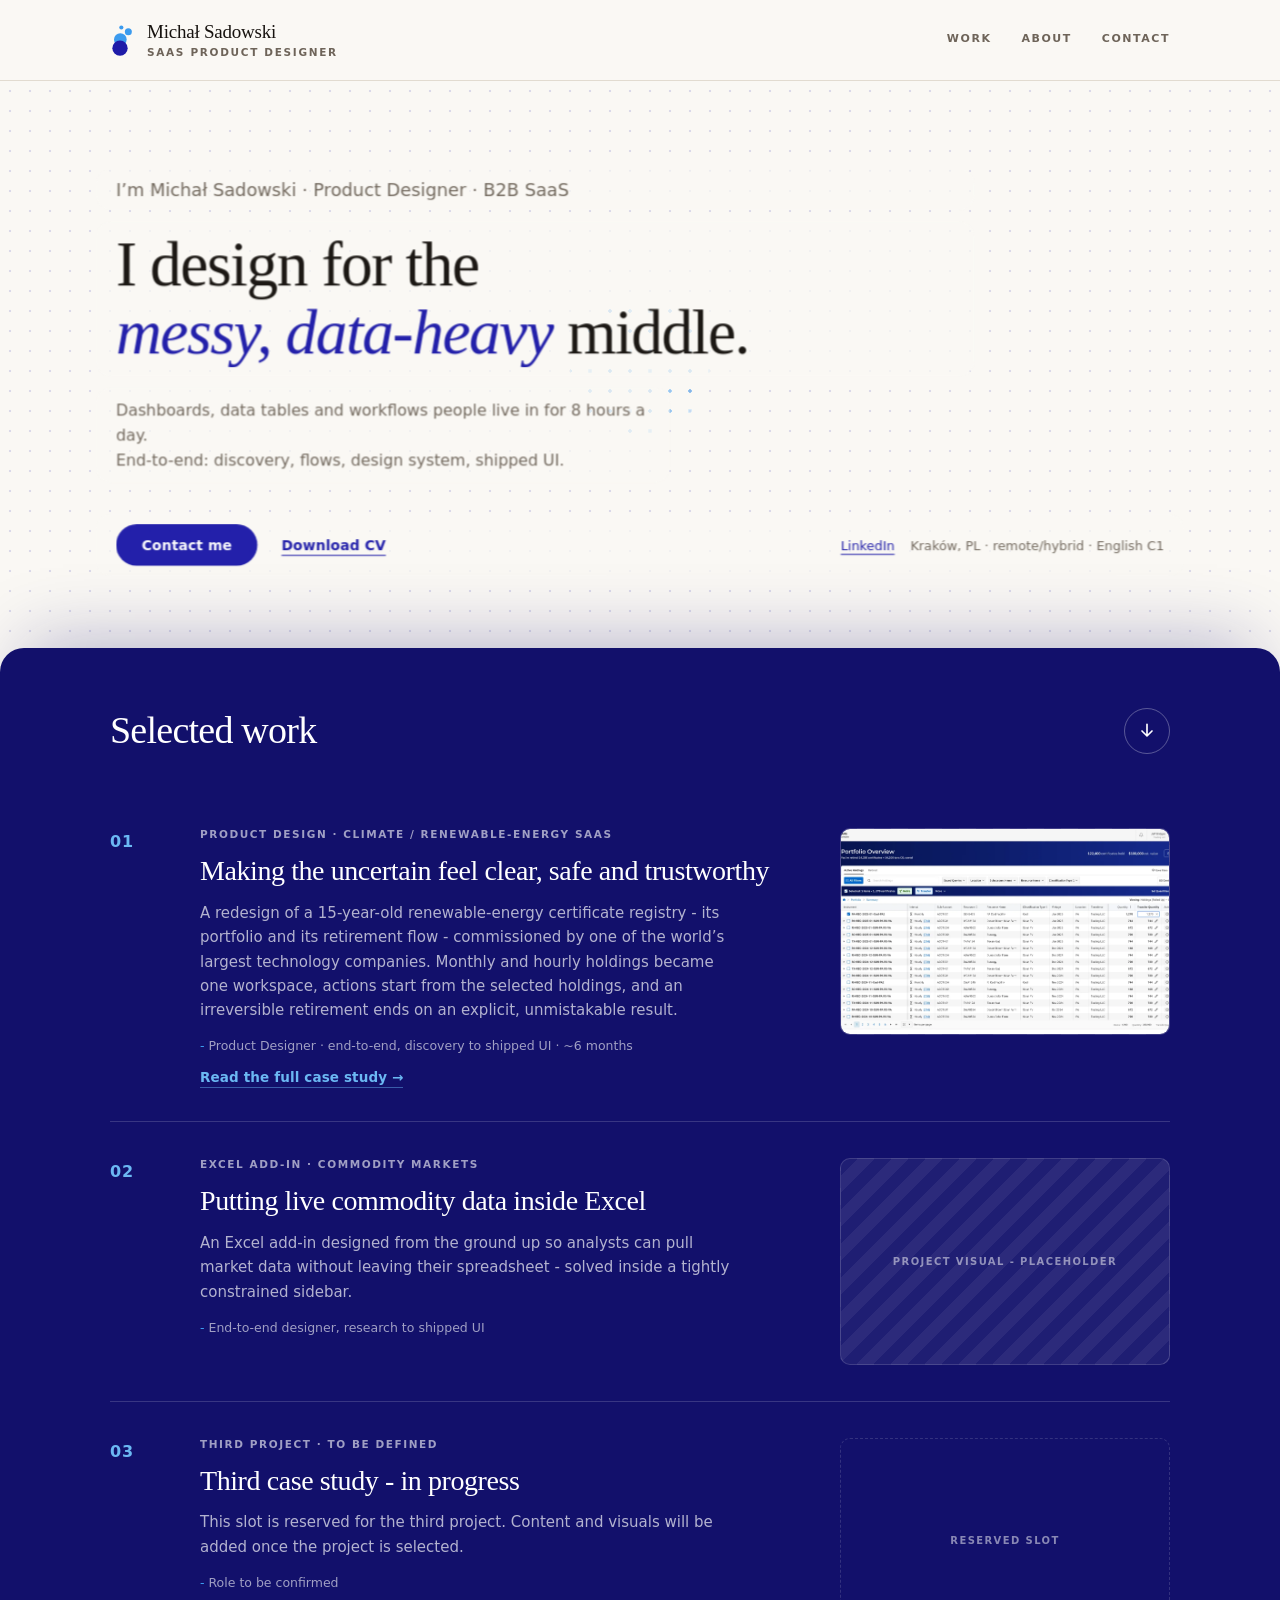
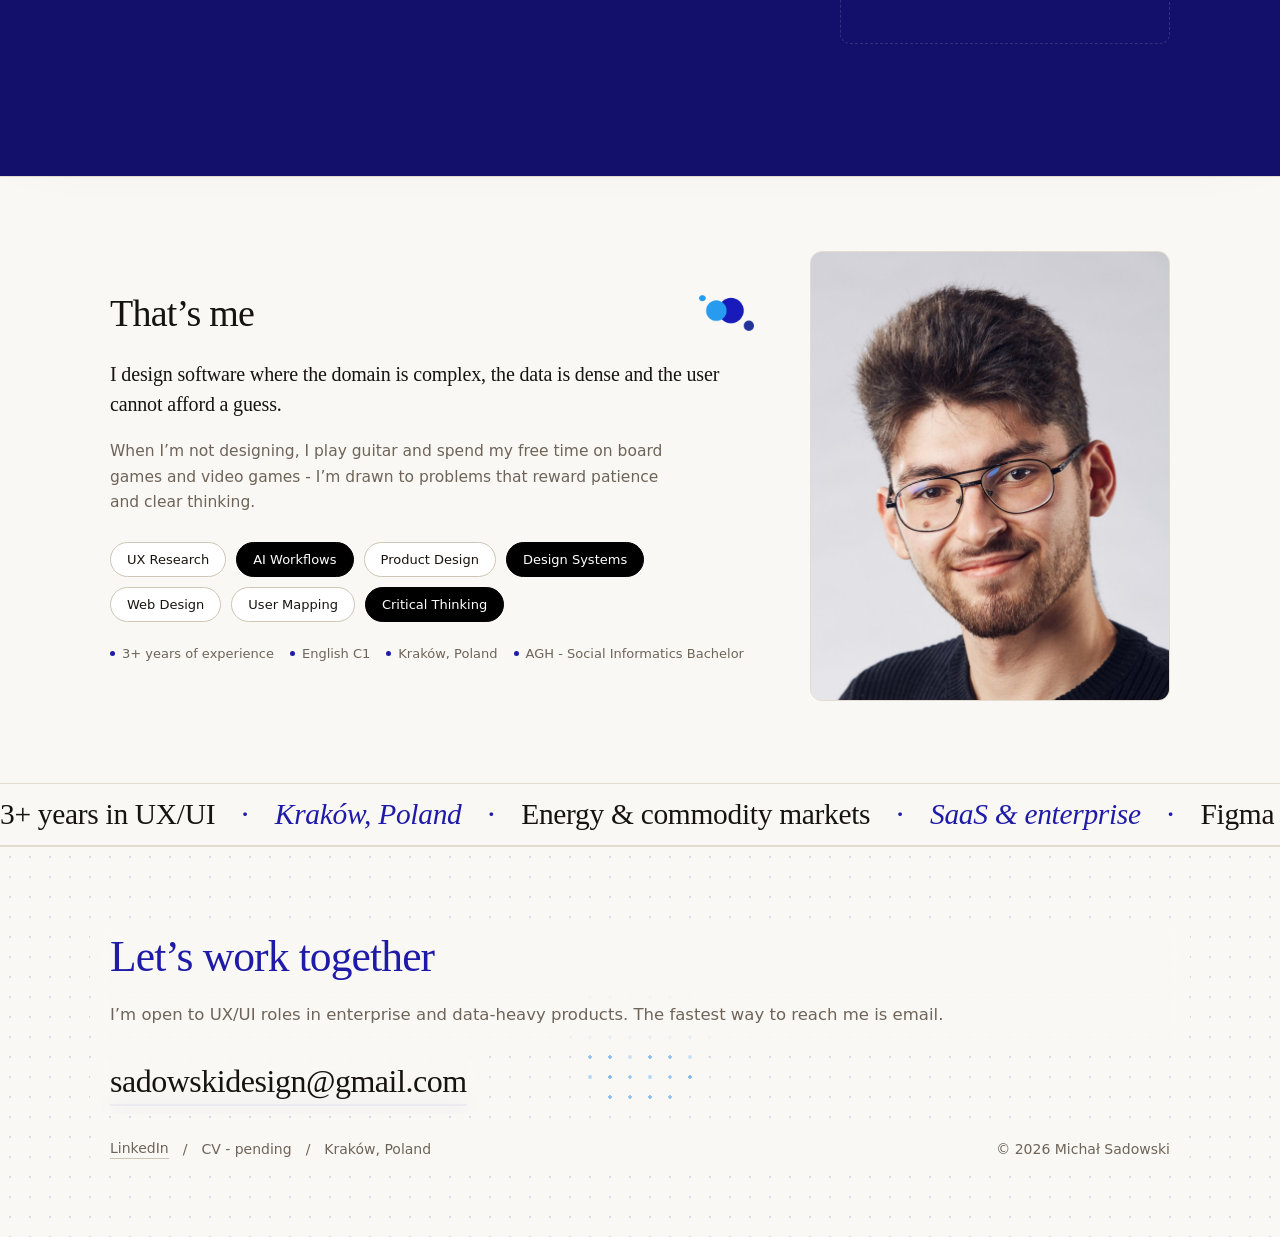
==== index.html @ 9917f609 "Dodaj stronę portfolio i case study REC Registry" ====
<!doctype html>
<html lang="en">
<head>
<meta charset="utf-8" />
<meta name="viewport" content="width=device-width, initial-scale=1" />
<meta name="description" content="Michał Sadowski - UX/UI Designer in Kraków, focused on enterprise and data-heavy products. Selected case studies." />
<title>Michał Sadowski - UX/UI Designer</title>
<link rel="icon" href="data:image/svg+xml,%3Csvg xmlns='http://www.w3.org/2000/svg' viewBox='0 0 40 40'%3E%3Ccircle cx='14' cy='27' r='11' fill='%231E1BA8'/%3E%3Ccircle cx='25' cy='17' r='7.5' fill='%233B9BEE'/%3E%3Ccircle cx='31' cy='8' r='3.2' fill='%233B9BEE'/%3E%3C/svg%3E" />
<script>document.documentElement.classList.add('js');</script>
<style>
/* ============================================================
   Editorial direction - tokens
   ============================================================ */
:root{
  --maxw: 1140px;
  --bg: #FAF8F4;
  --surface: #FFFFFF;
  --surface-warm: #F2EDE4;
  --ink: #17130F;
  --muted: #6E6459;
  --rule: #E2DBD0;
  --rule-strong: #CFC5B4;

  /* motif palette, taken from the reference shape */
  --accent: #1E1BA8;        /* deep indigo */
  --accent-2: #3B9BEE;      /* sky blue   */
  --accent-on-dark: #6BB8F3;/* sky blue for navy bg - 7.45:1 (WCAG AAA) */
  --navy: #12106B;          /* selected-work sheet */
  --accent-wash: rgba(59,155,238,.10);

  --font-display: Georgia, "Iowan Old Style", "Times New Roman", serif;
  --font-sans: "Segoe UI", system-ui, -apple-system, Roboto, Helvetica, Arial, sans-serif;
}
*{box-sizing:border-box}
html{scroll-behavior:smooth}
body{
  margin:0;
  background:var(--bg);
  color:var(--ink);
  font-family:var(--font-sans);
  -webkit-font-smoothing:antialiased;
}
.wrap{max-width:var(--maxw);margin:0 auto;padding:0 40px}
a{color:inherit}

/* ============================================================
   Motif - shared
   ============================================================ */
.mark svg{display:block}
.mark .mc{transform-box:fill-box;transform-origin:center}

/* ============================================================
   Header
   ============================================================ */
.site-header{position:sticky;top:0;z-index:10;background:rgba(250,248,244,.9);backdrop-filter:blur(8px);border-bottom:1px solid var(--rule)}
.site-header .wrap{
  display:flex;align-items:center;justify-content:space-between;
  padding-top:22px;padding-bottom:22px;
}
.brand{display:flex;align-items:center;gap:13px;text-decoration:none}
.mark{width:24px;height:32px;flex:none}
.mark svg{width:100%;height:100%;overflow:visible;transition:transform .4s cubic-bezier(.22,.61,.36,1)}
.brand:hover .mark svg{transform:scale(1.07)}
.mark .mc{transition:transform .5s cubic-bezier(.22,.61,.36,1)}
.brand:hover .mark .mc1{transform:translate(-11px,9px) scale(1.12)}
.brand:hover .mark .mc2{transform:translate(11px,-7px) scale(1.07)}
.brand:hover .mark .mc3{transform:translate(-36px,4px) scale(1.16)}
.brand:hover .mark .mc4{transform:translate(-24px,-9px) scale(1.2)}
.brand b{
  display:block;font-family:var(--font-display);font-weight:400;
  font-size:19px;letter-spacing:-.012em;line-height:1.1;
}
.brand .role-line{
  display:block;margin-top:3px;
  font-size:10.5px;font-weight:600;letter-spacing:.16em;
  text-transform:uppercase;color:var(--muted);
}
.nav{display:flex;gap:30px}
.nav a{
  position:relative;font-size:11px;font-weight:600;letter-spacing:.14em;
  text-transform:uppercase;color:var(--muted);text-decoration:none;
  padding-bottom:3px;
}
.nav a::after{
  content:"";position:absolute;left:0;bottom:0;height:1px;width:100%;
  background:var(--accent);transform:scaleX(0);transform-origin:left;
  transition:transform .4s cubic-bezier(.22,.61,.36,1);
}
.nav a:hover{color:var(--ink)}
.nav a:hover::after{transform:scaleX(1)}

/* ============================================================
   Hero - playful + info marquee
   ============================================================ */
.hero-stage{position:relative}
.hero{position:sticky;top:80px;z-index:1;overflow:hidden}
.dots,.dots-bright{position:absolute;inset:0;pointer-events:none;z-index:0}
.dots{
  background-image:radial-gradient(circle, rgba(30,27,168,.14) 1px, transparent 1.6px);
  background-size:20px 20px;
}
.dots-bright{
  background-image:
    radial-gradient(circle at 25% 25%, #3B9BEE 1.6px, transparent 2.1px),
    radial-gradient(circle at 75% 25%, #4AA4F1 1.6px, transparent 2.1px),
    radial-gradient(circle at 25% 75%, #3390E8 1.6px, transparent 2.1px),
    radial-gradient(circle at 75% 75%, #5CB0F5 1.6px, transparent 2.1px);
  background-size:40px 40px;
  opacity:0.5;
  -webkit-clip-path:circle(70px at 50% 50%);
  clip-path:circle(70px at 50% 50%);
}
/* twinkling subset - some dots periodically brighten then fade back */
.dots-bright::before,.dots-bright::after{
  content:"";position:absolute;inset:0;
  background-image:radial-gradient(circle, #B3DCFB 1.9px, transparent 2.5px);
  background-size:60px 60px;
  animation:twinkle 3.8s ease-in-out infinite;
}
.dots-bright::after{
  background-image:radial-gradient(circle, #8FC9F8 1.9px, transparent 2.5px);
  background-position:20px 20px;
  animation-duration:5.4s;
  animation-delay:-2.2s;
}
@keyframes twinkle{0%,100%{opacity:0}50%{opacity:1}}
.hero .wrap{position:relative;z-index:1;padding-top:160px;padding-bottom:144px}
.hero-grid{display:block}
.hero-copy{width:80%;max-width:80%}
.e-hello{font-size:18px;color:var(--muted);margin:0 0 32px}
.e-title{
  font-family:var(--font-display);font-weight:400;
  font-size:clamp(38px,5.2vw,64px);line-height:1.06;letter-spacing:-.022em;
  margin:0 0 32px;
}
.e-title em{font-style:italic;color:var(--accent)}
.e-sub{font-size:16px;line-height:1.6;color:var(--muted);max-width:540px;margin:0 0 28px}
.e-sub span{display:block}

/* soft glass backdrop behind each text block - hero + contact, keeps the dot animation quiet */
.e-hello,.e-title,.e-sub,.hero-actions,.contact h2,.contact .intro,.contact .email,.contact-meta{position:relative;z-index:0}
.e-hello::before,.e-title::before,.e-sub::before,.hero-actions::before,
.contact h2::before,.contact .intro::before,.contact .email::before,.contact-meta::before{
  content:"";position:absolute;z-index:-1;
  inset:-10px -20px;
  background:rgba(250,248,244,.75);
  -webkit-backdrop-filter:blur(10px);backdrop-filter:blur(10px);
  border-radius:15px;
}
.hero-actions{display:flex;align-items:center;gap:22px;margin-top:52px}
.hero-actions-left{display:flex;flex-wrap:wrap;align-items:center;gap:24px;flex:1}
.btn-primary{
  display:inline-block;background:var(--accent);color:#fff;text-decoration:none;
  padding:13px 26px;font-size:14px;font-weight:600;letter-spacing:.01em;
  border-radius:999px;
  transition:background .3s ease,transform .3s cubic-bezier(.22,.61,.36,1);
}
.btn-primary:hover{background:#14116B;transform:translateY(-1px)}
.btn-outline{
  display:inline-block;background:none;color:var(--accent);
  padding:12px 0;font-size:14px;font-weight:600;letter-spacing:.01em;
  text-decoration:underline;text-underline-offset:5px;text-decoration-thickness:1px;
  transition:opacity .3s ease;
}
.btn-outline:hover{opacity:.65}
.hero-actions-right{display:flex;flex-wrap:wrap;align-items:center;gap:16px;flex:1;justify-content:flex-end;color:var(--muted);font-size:13px}
.text-link{
  color:var(--accent);text-decoration:underline;
  text-underline-offset:4px;text-decoration-thickness:1px;
  transition:opacity .3s ease;
}
.text-link:hover{opacity:.65}

/* work arrow cue - invites a click, scrolls to the sheet */
.work-arrow{
  display:inline-flex;align-items:center;justify-content:center;flex:none;align-self:center;
  width:46px;height:46px;border-radius:50%;
  border:1px solid rgba(255,255,255,.3);color:#fff;text-decoration:none;
  transition:border-color .3s ease,color .3s ease,background .3s ease;
}
.work-arrow svg{width:20px;height:20px;display:block;animation:cue-bounce 1.9s ease-in-out infinite}
.work-arrow:hover{border-color:var(--accent-on-dark);color:var(--accent-on-dark);background:rgba(255,255,255,.07)}
@keyframes cue-bounce{0%,100%{transform:translateY(-3px)}50%{transform:translateY(3px)}}

/* info marquee */
.marquee{position:relative;z-index:1;background:var(--bg);overflow:hidden;border-top:1px solid var(--rule);border-bottom:1px solid var(--rule);padding:16px 0}
.marquee-track{display:flex;align-items:center;gap:26px;width:max-content;animation:marq 38s linear infinite}
.marquee-track:hover{animation-play-state:paused}
.marquee-track span{font-family:var(--font-display);font-size:clamp(20px,2.3vw,30px);line-height:1;white-space:nowrap;letter-spacing:-.01em}
.marquee-track span.alt{color:var(--accent);font-style:italic}
.marquee-track i{font-style:normal;font-size:13px;color:var(--accent)}
@keyframes marq{from{transform:translateX(0)}to{transform:translateX(-50%)}}

/* ============================================================
   Sections
   ============================================================ */
.section{border-top:1px solid var(--rule)}
.section .wrap{padding-top:74px;padding-bottom:82px}
.section-head{
  display:flex;align-items:baseline;justify-content:space-between;
  gap:32px;margin-bottom:38px;
}
h2{
  font-family:var(--font-display);font-weight:400;
  font-size:clamp(28px,3vw,38px);letter-spacing:-.02em;margin:0;
}
.orn::before{
  content:"";display:inline-block;width:20px;height:20px;
  margin-right:15px;vertical-align:-1px;
  background:
    radial-gradient(circle at 28% 72%, var(--accent) 0 5.4px, transparent 6px),
    radial-gradient(circle at 61% 43%, var(--accent-2) 0 3.5px, transparent 4.1px),
    radial-gradient(circle at 80% 16%, var(--accent-2) 0 2.1px, transparent 2.7px);
}
.section-head p{margin:0;font-size:14px;color:var(--muted);max-width:42ch;text-align:right}

/* ============================================================
   Selected work - dark sheet (editorial rows)
   ============================================================ */
.sheet{
  position:relative;z-index:2;
  background:var(--navy);
  border-radius:24px 24px 0 0;
  color:#fff;
  padding:60px 0 96px;
  box-shadow:0 -32px 70px -28px rgba(18,16,107,.3);
}
.sheet h2{color:#fff}
.sheet .section-head p{color:rgba(255,255,255,.68)}
.worklist{list-style:none;margin:0;padding:0}
.work-row{
  display:grid;grid-template-columns:52px minmax(0,1fr) 330px;
  gap:38px;align-items:start;
  padding:36px 0;border-top:1px solid rgba(255,255,255,.16);
}
.worklist .work-row:first-child{border-top:0}
.idx{
  font-size:16px;font-weight:600;letter-spacing:.06em;
  color:var(--accent-on-dark);padding-top:4px;
}
.tags{
  margin:0 0 14px;
  font-size:10.5px;font-weight:600;letter-spacing:.15em;
  text-transform:uppercase;color:rgba(255,255,255,.6);
}
.work-row h3{
  font-family:var(--font-display);font-weight:400;
  font-size:clamp(22px,2.3vw,28px);line-height:1.2;letter-spacing:-.015em;
  max-width:22em;margin:0 0 13px;
}
.work-row h3 a{
  color:#fff;text-decoration:none;
  background-image:linear-gradient(currentColor,currentColor);
  background-repeat:no-repeat;background-position:0 100%;background-size:0% 1px;
  transition:background-size .5s cubic-bezier(.22,.61,.36,1),color .3s ease;
}
.work-row:hover h3 a{color:var(--accent-2);background-size:100% 1px}
.sum{font-size:15px;line-height:1.62;color:rgba(255,255,255,.68);max-width:56ch;margin:0 0 16px}
.role{font-size:12.5px;color:rgba(255,255,255,.6);margin:0}
.role::before{content:"- ";color:var(--accent-2)}
.thumb{
  position:relative;overflow:hidden;
  aspect-ratio:16/10;border-radius:10px;
  background:repeating-linear-gradient(135deg, rgba(255,255,255,.06) 0 12px, rgba(255,255,255,.11) 12px 24px);
  border:1px solid rgba(255,255,255,.14);
  display:grid;place-items:center;text-align:center;padding:0 20px;
  font-size:10px;font-weight:600;letter-spacing:.14em;
  text-transform:uppercase;color:rgba(255,255,255,.5);
  transition:border-color .35s ease;
}
.work-row:hover .thumb{border-color:rgba(255,255,255,.32)}
.work-row.is-placeholder .thumb{border-style:dashed;background:transparent}

/* first case study - a real screenshot instead of the placeholder tile */
a.thumb{display:block;padding:0;text-decoration:none}
.thumb img{
  position:absolute;inset:0;width:100%;height:100%;
  object-fit:cover;object-position:top center;display:block;
  transition:transform .6s cubic-bezier(.22,.61,.36,1);
}
.work-row:hover .thumb img{transform:scale(1.03)}
.case-link{margin:16px 0 0;font-size:13.5px;font-weight:600;letter-spacing:.01em}
.case-link a{
  color:var(--accent-on-dark);text-decoration:none;
  border-bottom:1px solid rgba(107,184,243,.45);padding-bottom:2px;
  transition:color .3s ease,border-color .3s ease;
}
.case-link a:hover{color:#fff;border-color:#fff}

/* ============================================================
   How I work
   ============================================================ */
.process{
  background:var(--surface-warm);
  border-top:1px solid var(--rule);border-bottom:1px solid var(--rule);
}
.process .wrap{padding-top:70px;padding-bottom:74px}
.process h2{margin-bottom:38px}
.steps{display:grid;grid-template-columns:repeat(4,1fr);list-style:none;margin:0;padding:0}
.steps li{padding:0 26px;border-left:1px solid var(--rule-strong)}
.steps li:first-child{padding-left:0;border-left:0}
.steps li:last-child{padding-right:0}
.step-no{
  display:block;margin-bottom:12px;
  font-size:11.5px;font-weight:600;letter-spacing:.14em;color:var(--accent);
}
.steps h3{
  font-family:var(--font-display);font-weight:400;
  font-size:17.5px;line-height:1.3;letter-spacing:-.01em;margin:0 0 10px;
}
.steps p{font-size:14px;line-height:1.6;color:var(--muted);margin:0}

/* ============================================================
   About - split (content left, photo right, skills as tags)
   ============================================================ */
.about-grid{display:grid;grid-template-columns:minmax(0,1fr) 360px;gap:56px;align-items:center}
.about-head{display:flex;align-items:center;justify-content:space-between;gap:28px;margin-bottom:24px}
.about-head h2{margin:0}
.about-mark{display:block;height:36px;width:auto;flex:none}
.photo{
  position:relative;overflow:hidden;
  aspect-ratio:4/5;background:var(--surface-warm);
  border:1px solid var(--rule);border-radius:12px;
}
.photo img{position:absolute;inset:0;width:100%;height:100%;object-fit:cover;display:block}
.about-lead{
  font-family:var(--font-display);font-size:20px;line-height:1.5;
  letter-spacing:-.008em;max-width:34em;margin:0 0 20px;
}
.about-grid p.body{font-size:15.5px;line-height:1.66;color:var(--muted);max-width:58ch;margin:0 0 26px}
.about-tags{display:flex;flex-wrap:wrap;gap:10px;margin:0 0 24px}
.tag-pill{
  display:inline-flex;align-items:center;padding:9px 16px;
  border:1px solid var(--rule-strong);border-radius:999px;background:var(--surface);
  font-size:13px;color:var(--ink);cursor:default;
  transition:border-color .3s ease,color .3s ease,transform .3s ease,background .3s ease;
}
.tag-pill:hover{border-color:var(--accent);color:var(--accent);background:#FBFAF7;transform:translateY(-2px)}
.tag-pill.dark{background:#000;color:#fff;border-color:#000}
.tag-pill.dark:hover{background:#000;color:#fff;border-color:#000}
.about-meta{display:flex;flex-wrap:wrap;gap:16px;font-size:13px;color:var(--muted)}
.about-meta span{display:inline-flex;align-items:center;gap:7px}
.about-meta span::before{content:"";width:5px;height:5px;border-radius:50%;background:var(--accent);flex:none}

/* ============================================================
   Trust - logo bar
   ============================================================ */
.trust{
  background:var(--surface-warm);
  border-top:1px solid var(--rule);border-bottom:1px solid var(--rule);
}
.trust .wrap{padding-top:56px;padding-bottom:56px}
.trust h4{
  margin:0 0 22px;font-size:11px;font-weight:600;
  letter-spacing:.16em;text-transform:uppercase;color:var(--muted);
}
.logos{
  display:grid;grid-template-columns:repeat(5,1fr);
  background:var(--surface);border:1px solid var(--rule);
}
.logo{
  height:86px;display:grid;place-items:center;padding:0 14px;text-align:center;
  border-right:1px solid var(--rule);
  font-size:10px;font-weight:600;letter-spacing:.12em;
  text-transform:uppercase;color:var(--muted);
  transition:color .35s ease,background .35s ease;
}
.logo:last-child{border-right:0}
.logo:hover{color:var(--accent);background:#FCFBF9}

/* ============================================================
   Contact + footer
   ============================================================ */
.contact{position:relative;overflow:hidden}
.contact .wrap{position:relative;z-index:1;padding-top:84px;padding-bottom:78px}
.contact h2{font-size:clamp(30px,3.4vw,44px);margin-bottom:20px;color:var(--accent)}
.contact p.intro{font-size:16.5px;line-height:1.65;color:var(--muted);margin:0 0 34px}
.email{
  display:inline-block;
  font-family:var(--font-display);font-size:clamp(22px,2.6vw,32px);
  letter-spacing:-.015em;text-decoration:none;
  border-bottom:2px solid var(--accent);padding-bottom:4px;
  transition:color .3s ease;
}
.email:hover{color:var(--accent)}
.contact-meta{
  display:flex;flex-wrap:wrap;align-items:center;gap:14px;
  margin-top:34px;font-size:14px;color:var(--muted);
}
.contact-meta a{text-decoration:none;border-bottom:1px solid var(--rule-strong);padding-bottom:2px;transition:color .3s,border-color .3s}
.contact-meta a:hover{color:var(--accent);border-color:var(--accent)}
.sep{color:var(--muted)}
.contact-meta .copy{margin-left:auto}

/* ============================================================
   Scroll reveal
   ============================================================ */
.js .reveal{
  opacity:0;transform:translateY(16px);
  transition:opacity .75s ease, transform .75s cubic-bezier(.22,.61,.36,1);
  transition-delay:var(--d,0s);
}
.js .reveal.is-in{opacity:1;transform:none}
.worklist .reveal:nth-child(2){--d:.09s}
.worklist .reveal:nth-child(3){--d:.18s}
.steps .reveal:nth-child(2){--d:.07s}
.steps .reveal:nth-child(3){--d:.14s}
.steps .reveal:nth-child(4){--d:.21s}

/* ============================================================
   Responsive
   ============================================================ */
/* shorter viewports: trim hero padding by 64px (160/144 -> 96/80) */
@media (max-height:1000px){
  .hero .wrap{padding-top:96px;padding-bottom:80px}
}
@media (max-width:1000px){
  .wrap{padding:0 24px}
  .hero .wrap{padding-top:48px;padding-bottom:36px}
  .hero-copy{width:100%}
  .hero-actions{flex-direction:column;align-items:flex-start;gap:18px;margin-top:36px}
  .hero-actions-right{justify-content:flex-start}
  .section-head{flex-direction:column;align-items:flex-start;gap:12px}
  .section-head p{text-align:left}
  .sheet{padding:64px 0 72px}
  .work-row{grid-template-columns:34px minmax(0,1fr);gap:20px}
  .thumb{grid-column:2;margin-top:20px}
  .about-grid{grid-template-columns:1fr;gap:30px}
  .photo{max-width:320px}
  .steps{grid-template-columns:1fr;gap:26px}
  .steps li{padding:0 0 0 18px;border-left:1px solid var(--rule-strong)}
  .steps li:first-child{padding-left:18px}
  .logos{grid-template-columns:repeat(2,1fr)}
  .logo:nth-child(2n){border-right:0}
  .logo{border-bottom:1px solid var(--rule)}
  .logo:nth-last-child(-n+2){border-bottom:0}
}

/* ============================================================
   Motion preferences
   ============================================================ */
@media (prefers-reduced-motion: reduce){
  *,*::before,*::after{animation:none !important;transition:none !important}
  .js .reveal{opacity:1 !important;transform:none !important}
  .sheet{transform:none !important}
  html{scroll-behavior:auto}
}
</style>
</head>
<body id="top">

<header class="site-header">
  <div class="wrap">
    <a class="brand" href="#top">
      <span class="mark" aria-hidden="true">
        <svg viewBox="0 0 142 192" role="presentation">
          <circle class="mc mc1" cx="61" cy="93" r="38" fill="#3B9BEE" />
          <circle class="mc mc2" cx="59" cy="145" r="46" fill="#1E1BA8" />
          <circle class="mc mc3" cx="109" cy="46" r="21" fill="#3B9BEE" />
          <circle class="mc mc4" cx="67" cy="21" r="12.5" fill="#3B9BEE" />
        </svg>
      </span>
      <span>
        <b>Michał Sadowski</b>
        <span class="role-line">SaaS Product Designer</span>
      </span>
    </a>
    <nav class="nav">
      <a href="#work">Work</a>
      <a href="#about">About</a>
      <a href="#contact">Contact</a>
    </nav>
  </div>
</header>

<main>

  <!-- ================= HERO + SHEET (curtain) ================= -->
  <div class="hero-stage">

  <!-- ================= HERO ================= -->
  <section class="hero">
    <div class="dots" aria-hidden="true"></div>
    <div class="dots-bright" aria-hidden="true"></div>
    <div class="wrap">
      <div class="hero-grid">
        <div class="hero-copy">
          <p class="e-hello reveal" style="--d:.05s">I&rsquo;m Michał Sadowski &middot; Product Designer &middot; B2B SaaS</p>
          <h1 class="e-title reveal" style="--d:.1s">I design for the<br><em>messy, data-heavy</em> middle.</h1>
          <p class="e-sub reveal" style="--d:.15s"><span>Dashboards, data tables and workflows people live in for 8 hours a day.</span><span>End-to-end: discovery, flows, design system, shipped UI.</span></p>
        </div>
      </div>

      <div class="hero-actions reveal" style="--d:.2s">
        <div class="hero-actions-left">
          <a class="btn-primary" href="mailto:sadowskidesign@gmail.com">Contact me</a>
          <a class="btn-outline" href="#">Download CV</a>
        </div>
        <div class="hero-actions-right">
          <a class="text-link" href="https://www.linkedin.com/in/msadowskidesign/">LinkedIn</a>
          <span>Kraków, PL &middot; remote/hybrid &middot; English C1</span>
        </div>
      </div>
    </div>

  </section>

  <!-- ================= SELECTED WORK ================= -->
  <section class="sheet" id="work">
    <div class="wrap">
      <div class="section-head reveal">
        <h2>Selected work</h2>
        <a href="#work" class="work-arrow" aria-label="Scroll through selected work">
          <svg viewBox="0 0 24 24" aria-hidden="true"><path d="M12 4v14M6 12l6 6 6-6" fill="none" stroke="currentColor" stroke-width="2" stroke-linecap="round" stroke-linejoin="round"/></svg>
        </a>
      </div>

      <ol class="worklist">

        <li class="work-row reveal">
          <span class="idx">01</span>
          <div>
            <p class="tags">Product Design &middot; Climate / renewable-energy SaaS</p>
            <h3><a href="case-study/index.html">Making the uncertain feel clear, safe and trustworthy</a></h3>
            <p class="sum">
              A redesign of a 15-year-old renewable-energy certificate registry - its portfolio
              and its retirement flow - commissioned by one of the world&rsquo;s largest
              technology companies. Monthly and hourly holdings became one workspace, actions
              start from the selected holdings, and an irreversible retirement ends on an
              explicit, unmistakable result.
            </p>
            <p class="role">Product Designer &middot; end-to-end, discovery to shipped UI &middot; ~6 months</p>
            <p class="case-link"><a href="case-study/index.html">Read the full case study &rarr;</a></p>
          </div>
          <a class="thumb thumb-shot" href="case-study/index.html">
            <img src="[data-uri]" alt="Redesigned renewable-energy certificate registry - the portfolio screen" />
          </a>
        </li>

        <li class="work-row reveal">
          <span class="idx">02</span>
          <div>
            <p class="tags">Excel add-in &middot; Commodity markets</p>
            <h3><a href="#">Putting live commodity data inside Excel</a></h3>
            <p class="sum">
              An Excel add-in designed from the ground up so analysts can pull market data
              without leaving their spreadsheet - solved inside a tightly constrained
              sidebar.
            </p>
            <p class="role">End-to-end designer, research to shipped UI</p>
          </div>
          <div class="thumb">Project visual - placeholder</div>
        </li>

        <li class="work-row is-placeholder reveal">
          <span class="idx">03</span>
          <div>
            <p class="tags">Third project &middot; to be defined</p>
            <h3>Third case study - in progress</h3>
            <p class="sum">
              This slot is reserved for the third project. Content and visuals will be added
              once the project is selected.
            </p>
            <p class="role">Role to be confirmed</p>
          </div>
          <div class="thumb">Reserved slot</div>
        </li>

      </ol>
    </div>
  </section>

  </div><!-- /hero-stage -->

  <!-- ================= HOW I WORK (temporarily hidden) ================= -->
  <section class="process" hidden>
    <div class="wrap">
      <h2 class="orn reveal">How I work</h2>
      <ol class="steps">
        <li class="reveal">
          <span class="step-no">01</span>
          <h3>Understand the domain first</h3>
          <p>I start with how the work actually happens - the rules, the edge cases and where people lose time, not with screens.</p>
        </li>
        <li class="reveal">
          <span class="step-no">02</span>
          <h3>Get evidence before opinions</h3>
          <p>Interviews, observation and support signals. I want to prove the problem is real before I agree to design anything.</p>
        </li>
        <li class="reveal">
          <span class="step-no">03</span>
          <h3>Design the smallest confident step</h3>
          <p>Interaction first, visual layer second. I explore quickly, converge deliberately, and document the reasoning behind each decision.</p>
        </li>
        <li class="reveal">
          <span class="step-no">04</span>
          <h3>Ship, then stay close</h3>
          <p>I work with engineering through states and edge cases, because a design only counts once it holds up in the product.</p>
        </li>
      </ol>
    </div>
  </section>

  <!-- ================= ABOUT ================= -->
  <section class="section" id="about">
    <div class="wrap">
      <div class="about-grid">
        <div>
          <div class="about-head reveal">
            <h2>That&rsquo;s me</h2>
            <img class="about-mark" src="[data-uri]" alt="" aria-hidden="true" />
          </div>
          <p class="about-lead reveal">I design software where the domain is complex, the data is dense and the user cannot afford a guess.</p>
          <p class="body reveal">When I&rsquo;m not designing, I play guitar and spend my free time on board games and video games - I&rsquo;m drawn to problems that reward patience and clear thinking.</p>
          <div class="about-tags reveal">
            <span class="tag-pill">UX Research</span>
            <span class="tag-pill dark">AI Workflows</span>
            <span class="tag-pill">Product Design</span>
            <span class="tag-pill dark">Design Systems</span>
            <span class="tag-pill">Web Design</span>
            <span class="tag-pill">User Mapping</span>
            <span class="tag-pill dark">Critical Thinking</span>
          </div>
          <div class="about-meta reveal">
            <span>3+ years of experience</span>
            <span>English C1</span>
            <span>Kraków, Poland</span>
            <span>AGH - Social Informatics Bachelor</span>
          </div>
        </div>
        <div class="photo reveal"><img src="[data-uri]" alt="Michał Sadowski" /></div>
      </div>
    </div>
  </section>

  <!-- ================= FACTS MARQUEE ================= -->
  <div class="marquee" aria-hidden="true">
    <div class="marquee-track">
      <span>3+ years in UX/UI</span><i>&bull;</i>
      <span class="alt">Kraków, Poland</span><i>&bull;</i>
      <span>Energy &amp; commodity markets</span><i>&bull;</i>
      <span class="alt">SaaS &amp; enterprise</span><i>&bull;</i>
      <span>Figma &middot; Sketch &middot; Zeplin &middot; Webflow</span><i>&bull;</i>
      <span class="alt">AI Explorer</span><i>&bull;</i>
      <span>Web Design</span><i>&bull;</i>
      <span>AGH - Social Informatics</span><i>&bull;</i>
      <span class="alt">Complex &rarr; simple</span><i>&bull;</i>
      <span>3+ years in UX/UI</span><i>&bull;</i>
      <span class="alt">Kraków, Poland</span><i>&bull;</i>
      <span>Energy &amp; commodity markets</span><i>&bull;</i>
      <span class="alt">SaaS &amp; enterprise</span><i>&bull;</i>
      <span>Figma &middot; Sketch &middot; Zeplin &middot; Webflow</span><i>&bull;</i>
      <span class="alt">AI Explorer</span><i>&bull;</i>
      <span>Web Design</span><i>&bull;</i>
      <span>AGH - Social Informatics</span><i>&bull;</i>
      <span class="alt">Complex &rarr; simple</span><i>&bull;</i>
    </div>
  </div>

  <!-- ================= TRUST (temporarily hidden) ================= -->
  <section class="trust" hidden>
    <div class="wrap">
      <h4 class="reveal">Companies I&rsquo;ve designed for</h4>
      <div class="logos reveal">
        <div class="logo">Client logo<br />add file</div>
        <div class="logo">Client logo<br />add file</div>
        <div class="logo">Client logo<br />add file</div>
        <div class="logo">Client logo<br />add file</div>
        <div class="logo">Client logo<br />add file</div>
      </div>
    </div>
  </section>

  <!-- ================= CONTACT ================= -->
  <section class="section contact" id="contact">
    <div class="dots" aria-hidden="true"></div>
    <div class="dots-bright" aria-hidden="true"></div>
    <div class="wrap">
      <h2 class="reveal">Let&rsquo;s work together</h2>
      <p class="intro reveal">
        I&rsquo;m open to UX/UI roles in enterprise and data-heavy products. The fastest way
        to reach me is email.
      </p>
      <a class="email reveal" href="mailto:sadowskidesign@gmail.com">sadowskidesign@gmail.com</a>
      <div class="contact-meta reveal">
        <a href="https://www.linkedin.com/in/msadowskidesign/">LinkedIn</a>
        <span class="sep">/</span>
        <span>CV - pending</span>
        <span class="sep">/</span>
        <span>Kraków, Poland</span>
        <span class="copy">&copy; 2026 Michał Sadowski</span>
      </div>
    </div>
  </section>

</main>

<script>
(function () {
  // Scroll reveal
  var els = Array.prototype.slice.call(document.querySelectorAll('.reveal'));

  if (!('IntersectionObserver' in window)) {
    els.forEach(function (el) { el.classList.add('is-in'); });
  } else {
    var io = new IntersectionObserver(function (entries) {
      entries.forEach(function (entry) {
        if (entry.isIntersecting) {
          entry.target.classList.add('is-in');
          io.unobserve(entry.target);
        }
      });
    }, { threshold: 0.12, rootMargin: '0px 0px -6% 0px' });
    els.forEach(function (el) { io.observe(el); });
  }

  // Pause SMIL animations under reduced motion
  if (window.matchMedia('(prefers-reduced-motion: reduce)').matches) {
    Array.prototype.forEach.call(document.querySelectorAll('svg'), function (s) {
      if (s.pauseAnimations) { s.pauseAnimations(); }
    });
  }

  // Soften the curtain: hero content recedes as the sheet covers it
  if (!window.matchMedia('(prefers-reduced-motion: reduce)').matches) {
    var curSheet = document.querySelector('.sheet');
    var heroWrap = document.querySelector('.hero .wrap');
    if (curSheet && heroWrap) {
      var softTicking = false;
      var updateSoft = function () {
        var r = curSheet.getBoundingClientRect();
        var vh = window.innerHeight;
        var p = 1 - r.top / vh;
        p = Math.max(0, Math.min(1, p));
        var s = (1 - 0.04 * p).toFixed(4);
        heroWrap.style.transform = 'scale(' + s + ')';
        heroWrap.style.opacity = (1 - 0.07 * p).toFixed(3);
        softTicking = false;
      };
      var onSoftScroll = function () {
        if (!softTicking) { softTicking = true; requestAnimationFrame(updateSoft); }
      };
      window.addEventListener('scroll', onSoftScroll, { passive: true });
      window.addEventListener('resize', onSoftScroll);
      updateSoft();
    }
  }

  // Dot-field bright layer follows the cursor (clip-path reveal) - hero + contact
  var canHover = window.matchMedia('(hover: hover) and (pointer: fine)').matches;
  var reduce = window.matchMedia('(prefers-reduced-motion: reduce)').matches;

  function bindDotField(container) {
    if (!container) { return; }
    var bright = container.querySelector('.dots-bright');
    if (!bright) { return; }
    var dtx = 0, dty = 0, dcx = null, dcy = null, draf = null;
    function dtick() {
      dcx += (dtx - dcx) * 0.12;
      dcy += (dty - dcy) * 0.12;
      var cp = 'circle(70px at ' + dcx.toFixed(1) + 'px ' + dcy.toFixed(1) + 'px)';
      bright.style.webkitClipPath = cp;
      bright.style.clipPath = cp;
      if (Math.abs(dtx - dcx) > 0.4 || Math.abs(dty - dcy) > 0.4) {
        draf = requestAnimationFrame(dtick);
      } else {
        draf = null;
      }
    }
    container.addEventListener('pointermove', function (e) {
      var r = container.getBoundingClientRect();
      dtx = e.clientX - r.left;
      dty = e.clientY - r.top;
      if (dcx === null) { dcx = dtx; dcy = dty; }
      if (!draf) { draf = requestAnimationFrame(dtick); }
    });
  }
  if (canHover && !reduce) {
    bindDotField(document.querySelector('.hero'));
    bindDotField(document.querySelector('.contact'));
  }
})();
</script>

</body>
</html>
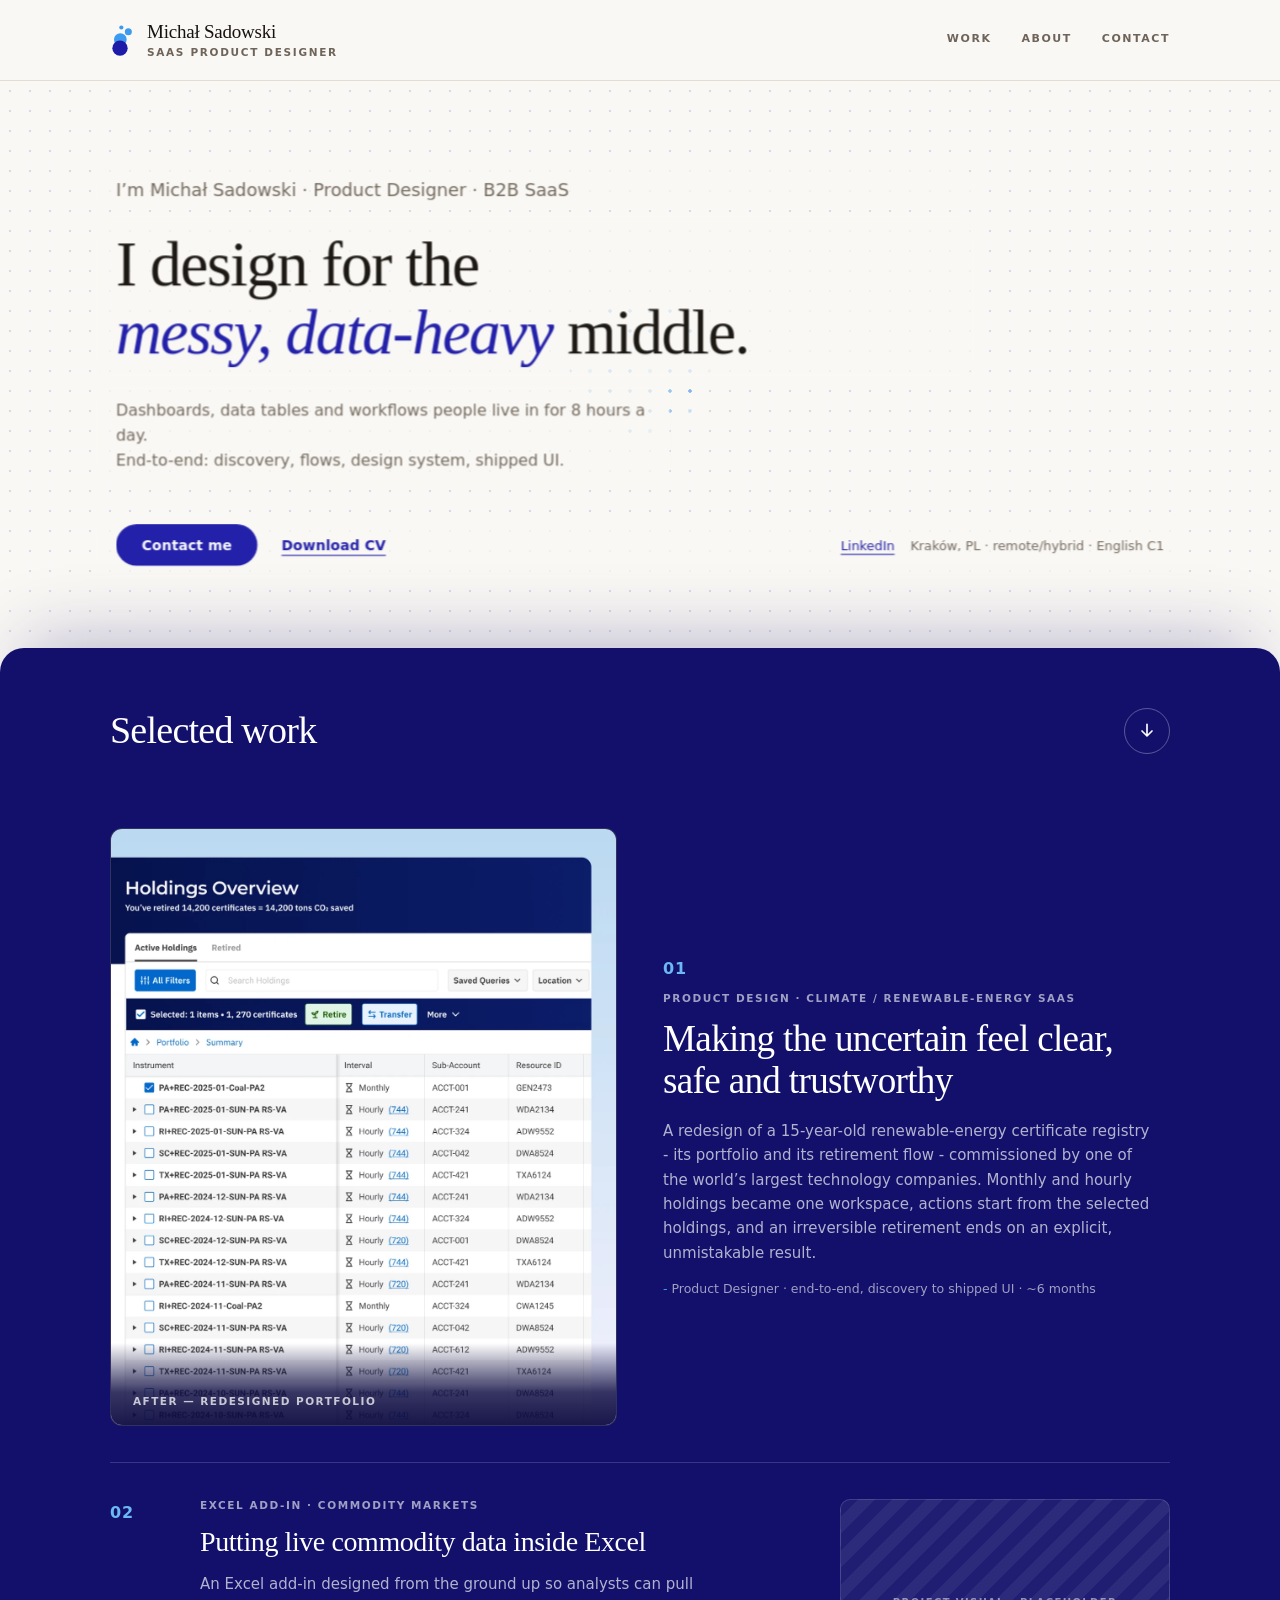
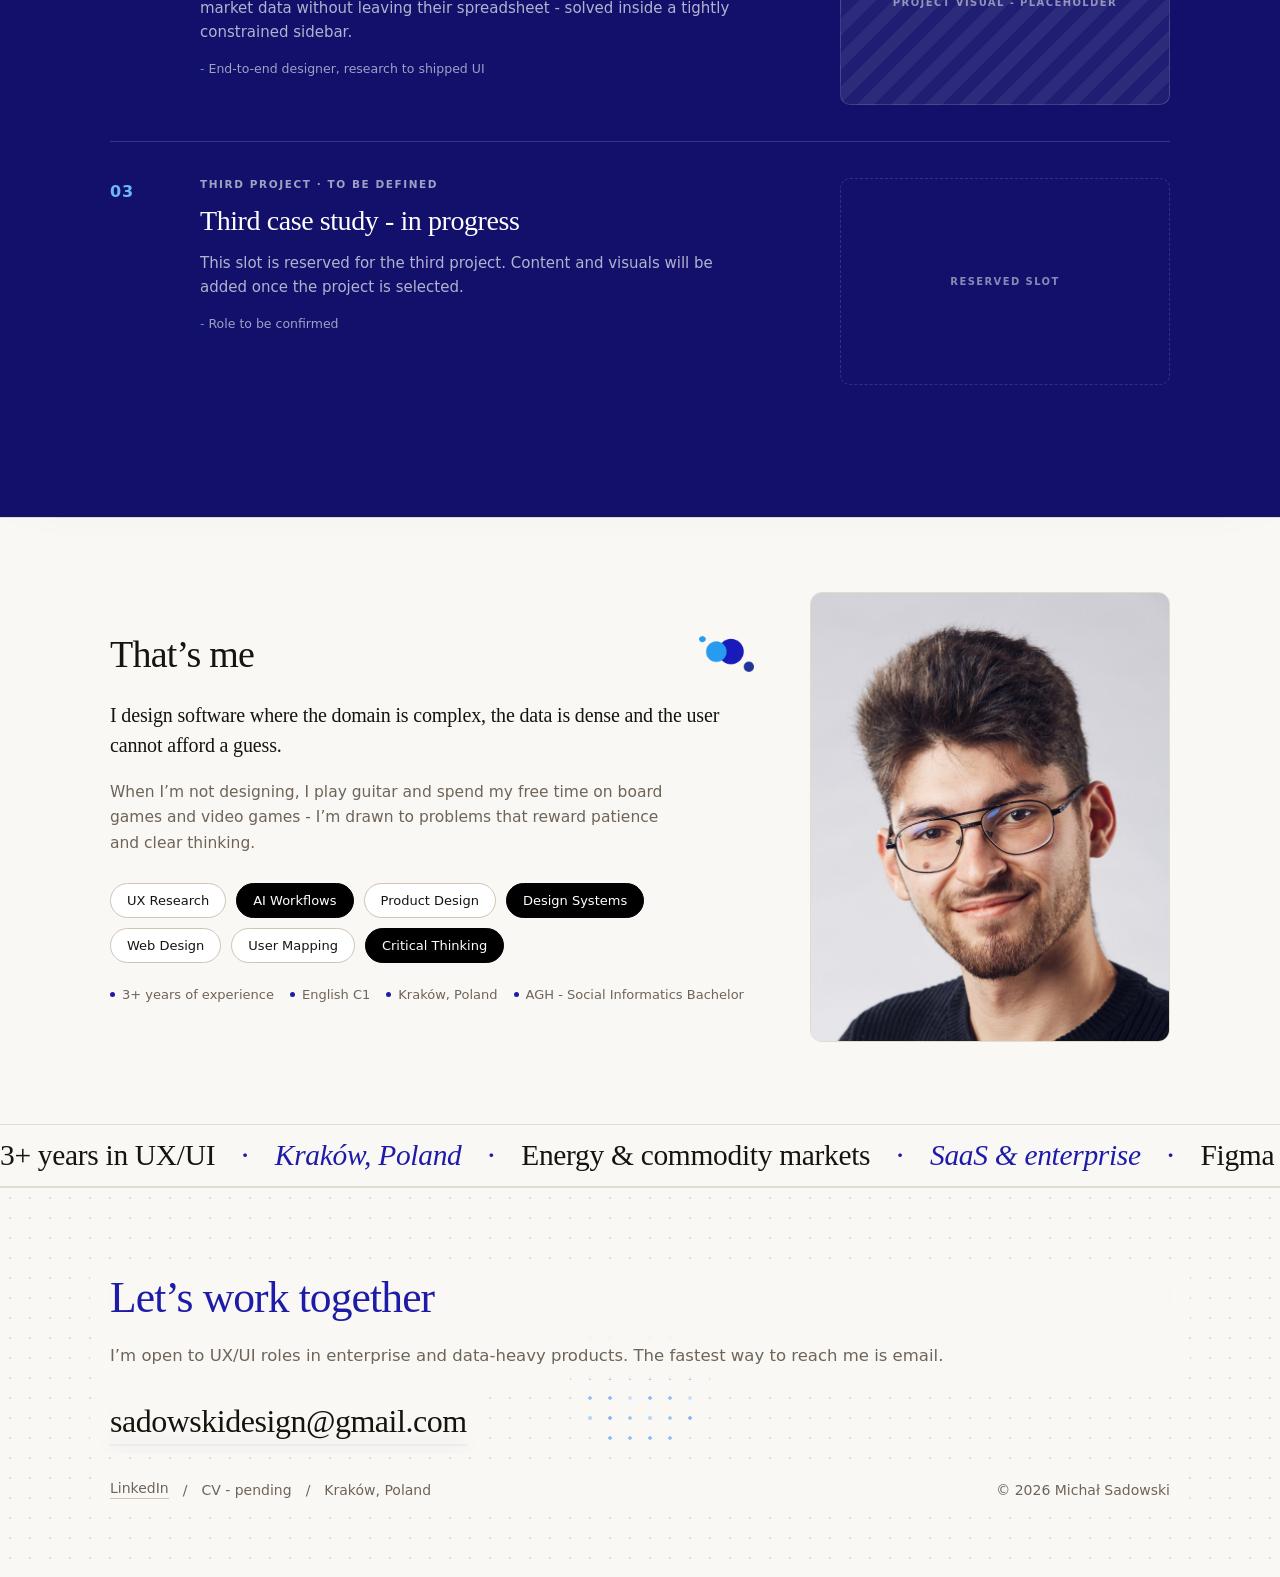
==== commit f4b7acc9: "Zamien pierwszy wiersz Selected work na karte feature Uklad z makiety: obrazek po lewej, tekst po pr" ====
--- a/index.html
+++ b/index.html
@@ -7,123 +7,18 @@
 <title>Michał Sadowski - UX/UI Designer</title>
 <link rel="icon" href="data:image/svg+xml,%3Csvg xmlns='http://www.w3.org/2000/svg' viewBox='0 0 40 40'%3E%3Ccircle cx='14' cy='27' r='11' fill='%231E1BA8'/%3E%3Ccircle cx='25' cy='17' r='7.5' fill='%233B9BEE'/%3E%3Ccircle cx='31' cy='8' r='3.2' fill='%233B9BEE'/%3E%3C/svg%3E" />
 <script>document.documentElement.classList.add('js');</script>
+<link rel="stylesheet" href="styles.css" />
 <style>
-/* ============================================================
-   Editorial direction - tokens
-   ============================================================ */
-:root{
-  --maxw: 1140px;
-  --bg: #FAF8F4;
-  --surface: #FFFFFF;
-  --surface-warm: #F2EDE4;
-  --ink: #17130F;
-  --muted: #6E6459;
-  --rule: #E2DBD0;
-  --rule-strong: #CFC5B4;
-
-  /* motif palette, taken from the reference shape */
-  --accent: #1E1BA8;        /* deep indigo */
-  --accent-2: #3B9BEE;      /* sky blue   */
-  --accent-on-dark: #6BB8F3;/* sky blue for navy bg - 7.45:1 (WCAG AAA) */
-  --navy: #12106B;          /* selected-work sheet */
-  --accent-wash: rgba(59,155,238,.10);
-
-  --font-display: Georgia, "Iowan Old Style", "Times New Roman", serif;
-  --font-sans: "Segoe UI", system-ui, -apple-system, Roboto, Helvetica, Arial, sans-serif;
-}
-*{box-sizing:border-box}
-html{scroll-behavior:smooth}
-body{
-  margin:0;
-  background:var(--bg);
-  color:var(--ink);
-  font-family:var(--font-sans);
-  -webkit-font-smoothing:antialiased;
-}
-.wrap{max-width:var(--maxw);margin:0 auto;padding:0 40px}
-a{color:inherit}
-
-/* ============================================================
-   Motif - shared
-   ============================================================ */
-.mark svg{display:block}
-.mark .mc{transform-box:fill-box;transform-origin:center}
-
-/* ============================================================
-   Header
-   ============================================================ */
-.site-header{position:sticky;top:0;z-index:10;background:rgba(250,248,244,.9);backdrop-filter:blur(8px);border-bottom:1px solid var(--rule)}
-.site-header .wrap{
-  display:flex;align-items:center;justify-content:space-between;
-  padding-top:22px;padding-bottom:22px;
-}
-.brand{display:flex;align-items:center;gap:13px;text-decoration:none}
-.mark{width:24px;height:32px;flex:none}
-.mark svg{width:100%;height:100%;overflow:visible;transition:transform .4s cubic-bezier(.22,.61,.36,1)}
-.brand:hover .mark svg{transform:scale(1.07)}
-.mark .mc{transition:transform .5s cubic-bezier(.22,.61,.36,1)}
-.brand:hover .mark .mc1{transform:translate(-11px,9px) scale(1.12)}
-.brand:hover .mark .mc2{transform:translate(11px,-7px) scale(1.07)}
-.brand:hover .mark .mc3{transform:translate(-36px,4px) scale(1.16)}
-.brand:hover .mark .mc4{transform:translate(-24px,-9px) scale(1.2)}
-.brand b{
-  display:block;font-family:var(--font-display);font-weight:400;
-  font-size:19px;letter-spacing:-.012em;line-height:1.1;
-}
-.brand .role-line{
-  display:block;margin-top:3px;
-  font-size:10.5px;font-weight:600;letter-spacing:.16em;
-  text-transform:uppercase;color:var(--muted);
-}
-.nav{display:flex;gap:30px}
-.nav a{
-  position:relative;font-size:11px;font-weight:600;letter-spacing:.14em;
-  text-transform:uppercase;color:var(--muted);text-decoration:none;
-  padding-bottom:3px;
-}
-.nav a::after{
-  content:"";position:absolute;left:0;bottom:0;height:1px;width:100%;
-  background:var(--accent);transform:scaleX(0);transform-origin:left;
-  transition:transform .4s cubic-bezier(.22,.61,.36,1);
-}
-.nav a:hover{color:var(--ink)}
-.nav a:hover::after{transform:scaleX(1)}
+/* Page-specific styles. The shared shell - tokens, base, header,
+   dot-field and scroll reveal - lives in styles.css. */
+/* the portfolio's hero is a sticky curtain, so its header sticks too */
+.site-header{position:sticky;top:0;z-index:10}
 
 /* ============================================================
    Hero - playful + info marquee
    ============================================================ */
 .hero-stage{position:relative}
 .hero{position:sticky;top:80px;z-index:1;overflow:hidden}
-.dots,.dots-bright{position:absolute;inset:0;pointer-events:none;z-index:0}
-.dots{
-  background-image:radial-gradient(circle, rgba(30,27,168,.14) 1px, transparent 1.6px);
-  background-size:20px 20px;
-}
-.dots-bright{
-  background-image:
-    radial-gradient(circle at 25% 25%, #3B9BEE 1.6px, transparent 2.1px),
-    radial-gradient(circle at 75% 25%, #4AA4F1 1.6px, transparent 2.1px),
-    radial-gradient(circle at 25% 75%, #3390E8 1.6px, transparent 2.1px),
-    radial-gradient(circle at 75% 75%, #5CB0F5 1.6px, transparent 2.1px);
-  background-size:40px 40px;
-  opacity:0.5;
-  -webkit-clip-path:circle(70px at 50% 50%);
-  clip-path:circle(70px at 50% 50%);
-}
-/* twinkling subset - some dots periodically brighten then fade back */
-.dots-bright::before,.dots-bright::after{
-  content:"";position:absolute;inset:0;
-  background-image:radial-gradient(circle, #B3DCFB 1.9px, transparent 2.5px);
-  background-size:60px 60px;
-  animation:twinkle 3.8s ease-in-out infinite;
-}
-.dots-bright::after{
-  background-image:radial-gradient(circle, #8FC9F8 1.9px, transparent 2.5px);
-  background-position:20px 20px;
-  animation-duration:5.4s;
-  animation-delay:-2.2s;
-}
-@keyframes twinkle{0%,100%{opacity:0}50%{opacity:1}}
 .hero .wrap{position:relative;z-index:1;padding-top:160px;padding-bottom:144px}
 .hero-grid{display:block}
 .hero-copy{width:80%;max-width:80%}
@@ -190,11 +85,6 @@
 .marquee-track span.alt{color:var(--accent);font-style:italic}
 .marquee-track i{font-style:normal;font-size:13px;color:var(--accent)}
 @keyframes marq{from{transform:translateX(0)}to{transform:translateX(-50%)}}
-
-/* ============================================================
-   Sections
-   ============================================================ */
-.section{border-top:1px solid var(--rule)}
 .section .wrap{padding-top:74px;padding-bottom:82px}
 .section-head{
   display:flex;align-items:baseline;justify-content:space-between;
@@ -271,21 +161,48 @@
 .work-row:hover .thumb{border-color:rgba(255,255,255,.32)}
 .work-row.is-placeholder .thumb{border-style:dashed;background:transparent}
 
-/* first case study - a real screenshot instead of the placeholder tile */
-a.thumb{display:block;padding:0;text-decoration:none}
-.thumb img{
+/* ============================================================
+   Featured case study - image left, copy right.
+   The whole card is a single link, so the hover and focus states
+   are driven by .case-feature, not by a link inside the heading.
+   ============================================================ */
+.case-feature{
+  display:grid;grid-template-columns:minmax(0,1fr) minmax(0,1fr);
+  gap:46px;align-items:center;
+  padding:36px 0;border-top:1px solid rgba(255,255,255,.16);
+  color:inherit;text-decoration:none;
+}
+.worklist .work-item:first-child .case-feature{border-top:0}
+.case-feature:focus-visible{outline:2px solid var(--accent-on-dark);outline-offset:6px;border-radius:4px}
+.case-media{
+  position:relative;margin:0;overflow:hidden;
+  aspect-ratio:1200/1415;border-radius:12px;
+  background:#0B0940;border:1px solid rgba(255,255,255,.16);
+  transition:border-color .35s ease;
+}
+.case-media img{
   position:absolute;inset:0;width:100%;height:100%;
   object-fit:cover;object-position:top center;display:block;
-  transition:transform .6s cubic-bezier(.22,.61,.36,1);
-}
-.work-row:hover .thumb img{transform:scale(1.03)}
-.case-link{margin:16px 0 0;font-size:13.5px;font-weight:600;letter-spacing:.01em}
-.case-link a{
-  color:var(--accent-on-dark);text-decoration:none;
-  border-bottom:1px solid rgba(107,184,243,.45);padding-bottom:2px;
-  transition:color .3s ease,border-color .3s ease;
-}
-.case-link a:hover{color:#fff;border-color:#fff}
+  transition:transform .6s var(--ease);
+}
+.case-media figcaption{
+  position:absolute;left:0;right:0;bottom:0;
+  padding:52px 22px 18px;
+  font-size:10.5px;font-weight:600;letter-spacing:.14em;
+  text-transform:uppercase;color:rgba(255,255,255,.74);
+  background:linear-gradient(180deg, rgba(11,9,64,0) 0%, rgba(11,9,64,.82) 60%, rgba(11,9,64,.94) 100%);
+}
+.case-copy .idx{display:block;margin:0 0 14px;padding-top:0}
+.case-copy h3{
+  font-family:var(--font-display);font-weight:400;
+  font-size:clamp(26px,2.9vw,38px);line-height:1.15;letter-spacing:-.018em;
+  color:#fff;max-width:20em;margin:0 0 16px;
+  transition:color .3s ease;
+}
+.case-copy .sum{max-width:52ch}
+.case-feature:hover .case-media{border-color:rgba(255,255,255,.34)}
+.case-feature:hover .case-media img{transform:scale(1.03)}
+.case-feature:hover .case-copy h3{color:var(--accent-2)}
 
 /* ============================================================
    How I work
@@ -391,16 +308,6 @@
 .contact-meta a:hover{color:var(--accent);border-color:var(--accent)}
 .sep{color:var(--muted)}
 .contact-meta .copy{margin-left:auto}
-
-/* ============================================================
-   Scroll reveal
-   ============================================================ */
-.js .reveal{
-  opacity:0;transform:translateY(16px);
-  transition:opacity .75s ease, transform .75s cubic-bezier(.22,.61,.36,1);
-  transition-delay:var(--d,0s);
-}
-.js .reveal.is-in{opacity:1;transform:none}
 .worklist .reveal:nth-child(2){--d:.09s}
 .worklist .reveal:nth-child(3){--d:.18s}
 .steps .reveal:nth-child(2){--d:.07s}
@@ -425,6 +332,9 @@
   .sheet{padding:64px 0 72px}
   .work-row{grid-template-columns:34px minmax(0,1fr);gap:20px}
   .thumb{grid-column:2;margin-top:20px}
+  .case-feature{grid-template-columns:1fr;gap:26px;align-items:start}
+  .case-media{max-width:430px}
+  .case-copy h3{font-size:clamp(24px,5.4vw,30px)}
   .about-grid{grid-template-columns:1fr;gap:30px}
   .photo{max-width:320px}
   .steps{grid-template-columns:1fr;gap:26px}
@@ -434,16 +344,6 @@
   .logo:nth-child(2n){border-right:0}
   .logo{border-bottom:1px solid var(--rule)}
   .logo:nth-last-child(-n+2){border-bottom:0}
-}
-
-/* ============================================================
-   Motion preferences
-   ============================================================ */
-@media (prefers-reduced-motion: reduce){
-  *,*::before,*::after{animation:none !important;transition:none !important}
-  .js .reveal{opacity:1 !important;transform:none !important}
-  .sheet{transform:none !important}
-  html{scroll-behavior:auto}
 }
 </style>
 </head>
@@ -517,23 +417,26 @@
 
       <ol class="worklist">
 
-        <li class="work-row reveal">
-          <span class="idx">01</span>
-          <div>
-            <p class="tags">Product Design &middot; Climate / renewable-energy SaaS</p>
-            <h3><a href="case-study/index.html">Making the uncertain feel clear, safe and trustworthy</a></h3>
-            <p class="sum">
-              A redesign of a 15-year-old renewable-energy certificate registry - its portfolio
-              and its retirement flow - commissioned by one of the world&rsquo;s largest
-              technology companies. Monthly and hourly holdings became one workspace, actions
-              start from the selected holdings, and an irreversible retirement ends on an
-              explicit, unmistakable result.
-            </p>
-            <p class="role">Product Designer &middot; end-to-end, discovery to shipped UI &middot; ~6 months</p>
-            <p class="case-link"><a href="case-study/index.html">Read the full case study &rarr;</a></p>
-          </div>
-          <a class="thumb thumb-shot" href="case-study/index.html">
-            <img src="[data-uri]" alt="Redesigned renewable-energy certificate registry - the portfolio screen" />
+        <li class="work-item reveal">
+          <a class="case-feature" href="case-study/index.html"
+             aria-label="Read the full case study: Making the uncertain feel clear, safe and trustworthy">
+            <figure class="case-media">
+              <img src="assets/holdings-overview.webp" alt="The redesigned registry: holdings overview with active holdings, filters, saved queries and the action bar" width="1200" height="1415" />
+              <figcaption>After &mdash; redesigned portfolio</figcaption>
+            </figure>
+            <div class="case-copy">
+              <span class="idx">01</span>
+              <p class="tags">Product Design &middot; Climate / renewable-energy SaaS</p>
+              <h3>Making the uncertain feel clear, safe and trustworthy</h3>
+              <p class="sum">
+                A redesign of a 15-year-old renewable-energy certificate registry - its portfolio
+                and its retirement flow - commissioned by one of the world&rsquo;s largest
+                technology companies. Monthly and hourly holdings became one workspace, actions
+                start from the selected holdings, and an irreversible retirement ends on an
+                explicit, unmistakable result.
+              </p>
+              <p class="role">Product Designer &middot; end-to-end, discovery to shipped UI &middot; ~6 months</p>
+            </div>
           </a>
         </li>
 
@@ -608,7 +511,7 @@
         <div>
           <div class="about-head reveal">
             <h2>That&rsquo;s me</h2>
-            <img class="about-mark" src="[data-uri]" alt="" aria-hidden="true" />
+            <img class="about-mark" src="assets/about-mark.png" alt="" width="295" height="192" loading="lazy" decoding="async" aria-hidden="true" />
           </div>
           <p class="about-lead reveal">I design software where the domain is complex, the data is dense and the user cannot afford a guess.</p>
           <p class="body reveal">When I&rsquo;m not designing, I play guitar and spend my free time on board games and video games - I&rsquo;m drawn to problems that reward patience and clear thinking.</p>
@@ -628,7 +531,7 @@
             <span>AGH - Social Informatics Bachelor</span>
           </div>
         </div>
-        <div class="photo reveal"><img src="[data-uri]" alt="Michał Sadowski" /></div>
+        <div class="photo reveal"><img src="assets/portrait.jpg" alt="Michał Sadowski" width="720" height="900" loading="lazy" decoding="async" /></div>
       </div>
     </div>
   </section>
--- a/styles.css
+++ b/styles.css
@@ -0,0 +1,166 @@
+/* ============================================================
+   Shared shell
+   ------------------------------------------------------------
+   The layer that index.html and case-study/index.html have in
+   common: design tokens, base/reset, the page container, the
+   site header (brand mark + nav), the dot-field, and the scroll
+   reveal machinery.
+
+   Everything a single page needs on its own stays in that page's
+   <style> block. This file is the only place the header is
+   defined, so the two pages cannot drift apart again.
+   ============================================================ */
+
+/* ---------- design tokens ---------- */
+:root{
+  --maxw: 1140px;
+  --bg: #FAF8F4;
+  --surface: #FFFFFF;
+  --surface-warm: #F2EDE4;
+  --ink: #17130F;
+  --muted: #6E6459;
+  --rule: #E2DBD0;
+  --rule-strong: #CFC5B4;
+
+  /* motif palette, taken from the reference shape */
+  --accent: #1E1BA8;        /* deep indigo */
+  --accent-2: #3B9BEE;      /* sky blue   */
+  --accent-on-dark: #6BB8F3;/* sky blue for navy bg - 7.45:1 (WCAG AAA) */
+  --navy: #12106B;          /* selected-work sheet */
+  --hl: #2B2BD6;
+  --accent-wash: rgba(59,155,238,.10);
+
+  /* semantic - kept restrained within the palette */
+  --green: #2F7D52;
+  --rose: #A1493A;
+  --red: #C62828;
+
+  /* shared soft-blue wash - the at-a-glance band and a highlighted decision */
+  --wash-grad: linear-gradient(180deg, rgba(59,155,238,.13) 0%, rgba(59,155,238,.06) 55%, rgba(30,27,168,.035) 100%);
+
+  --ease: cubic-bezier(.22,.61,.36,1);
+
+  /* default display face. The case study overrides --font-display with
+     Playfair Display in its own <style>, which is loaded after this file. */
+  --font-display: Georgia, "Iowan Old Style", "Times New Roman", serif;
+  --font-sans: "Segoe UI", system-ui, -apple-system, Roboto, Helvetica, Arial, sans-serif;
+}
+
+/* ---------- base ---------- */
+*{box-sizing:border-box}
+html{scroll-behavior:smooth;-webkit-text-size-adjust:100%}
+html,body{margin:0;padding:0}
+body{
+  background:var(--bg);
+  color:var(--ink);
+  font-family:var(--font-sans);
+  -webkit-font-smoothing:antialiased;
+}
+img{display:block;max-width:100%;height:auto}
+a{color:inherit;text-decoration:none}
+::selection{background:rgba(30,27,168,.14);color:var(--ink)}
+.wrap{max-width:var(--maxw);margin:0 auto;padding:0 clamp(24px,4vw,40px)}
+
+::-webkit-scrollbar{width:12px}
+::-webkit-scrollbar-track{background:var(--surface-warm)}
+::-webkit-scrollbar-thumb{background:var(--rule-strong);border-radius:8px;border:3px solid var(--surface-warm)}
+
+/* ---------- motif ---------- */
+.mark svg{display:block}
+.mark .mc{transform-box:fill-box;transform-origin:center}
+
+/* ---------- header ----------
+   Position/z-index is the one thing each page sets for itself:
+   the portfolio uses a sticky header (its hero is a sticky curtain),
+   the case study a fixed one. Everything visual is defined here. */
+.site-header{
+  background:rgba(250,248,244,.9);
+  backdrop-filter:blur(8px);-webkit-backdrop-filter:blur(8px);
+  border-bottom:1px solid var(--rule);
+}
+.site-header .wrap{
+  display:flex;align-items:center;justify-content:space-between;
+  padding-top:22px;padding-bottom:22px;
+}
+.brand{display:flex;align-items:center;gap:13px;text-decoration:none}
+.mark{width:24px;height:32px;flex:none}
+.mark svg{width:100%;height:100%;overflow:visible;transition:transform .4s var(--ease)}
+.mark .mc{transition:transform .5s var(--ease)}
+.brand:hover .mark svg{transform:scale(1.07)}
+.brand:hover .mark .mc1{transform:translate(-11px,9px) scale(1.12)}
+.brand:hover .mark .mc2{transform:translate(11px,-7px) scale(1.07)}
+.brand:hover .mark .mc3{transform:translate(-36px,4px) scale(1.16)}
+.brand:hover .mark .mc4{transform:translate(-24px,-9px) scale(1.2)}
+.brand b{
+  display:block;font-family:var(--font-display);font-weight:400;
+  font-size:19px;letter-spacing:-.012em;line-height:1.1;
+}
+.brand .role-line{
+  display:block;margin-top:3px;
+  font-size:10.5px;font-weight:600;letter-spacing:.16em;
+  text-transform:uppercase;color:var(--muted);
+}
+.nav{display:flex;gap:30px}
+.nav a{
+  position:relative;font-size:11px;font-weight:600;letter-spacing:.14em;
+  text-transform:uppercase;color:var(--muted);text-decoration:none;
+  padding-bottom:3px;
+}
+.nav a::after{
+  content:"";position:absolute;left:0;bottom:0;height:1px;width:100%;
+  background:var(--accent);transform:scaleX(0);transform-origin:left;
+  transition:transform .4s var(--ease);
+}
+.nav a:hover{color:var(--ink)}
+.nav a:hover::after{transform:scaleX(1)}
+
+/* ---------- dot-field (hero + footer) ---------- */
+.dots,.dots-bright{position:absolute;inset:0;pointer-events:none;z-index:0}
+.dots{
+  background-image:radial-gradient(circle, rgba(30,27,168,.14) 1px, transparent 1.6px);
+  background-size:20px 20px;
+}
+.dots-bright{
+  background-image:
+    radial-gradient(circle at 25% 25%, #3B9BEE 1.6px, transparent 2.1px),
+    radial-gradient(circle at 75% 25%, #4AA4F1 1.6px, transparent 2.1px),
+    radial-gradient(circle at 25% 75%, #3390E8 1.6px, transparent 2.1px),
+    radial-gradient(circle at 75% 75%, #5CB0F5 1.6px, transparent 2.1px);
+  background-size:40px 40px;
+  opacity:.5;
+  -webkit-clip-path:circle(70px at 50% 50%);
+  clip-path:circle(70px at 50% 50%);
+}
+/* twinkling subset - some dots periodically brighten then fade back */
+.dots-bright::before,.dots-bright::after{
+  content:"";position:absolute;inset:0;
+  background-image:radial-gradient(circle, #B3DCFB 1.9px, transparent 2.5px);
+  background-size:60px 60px;
+  animation:twinkle 3.8s ease-in-out infinite;
+}
+.dots-bright::after{
+  background-image:radial-gradient(circle, #8FC9F8 1.9px, transparent 2.5px);
+  background-position:20px 20px;
+  animation-duration:5.4s;
+  animation-delay:-2.2s;
+}
+@keyframes twinkle{0%,100%{opacity:0}50%{opacity:1}}
+
+/* ---------- section rhythm ---------- */
+.section{border-top:1px solid var(--rule)}
+
+/* ---------- scroll reveal ---------- */
+.js .reveal{
+  opacity:0;transform:translateY(16px);
+  transition:opacity .75s ease, transform .75s var(--ease);
+  transition-delay:var(--d,0s);
+}
+.js .reveal.is-in{opacity:1;transform:none}
+
+/* ---------- motion preferences ---------- */
+@media (prefers-reduced-motion: reduce){
+  *,*::before,*::after{animation:none !important;transition:none !important}
+  .js .reveal{opacity:1 !important;transform:none !important}
+  .sheet{transform:none !important}
+  html{scroll-behavior:auto}
+}
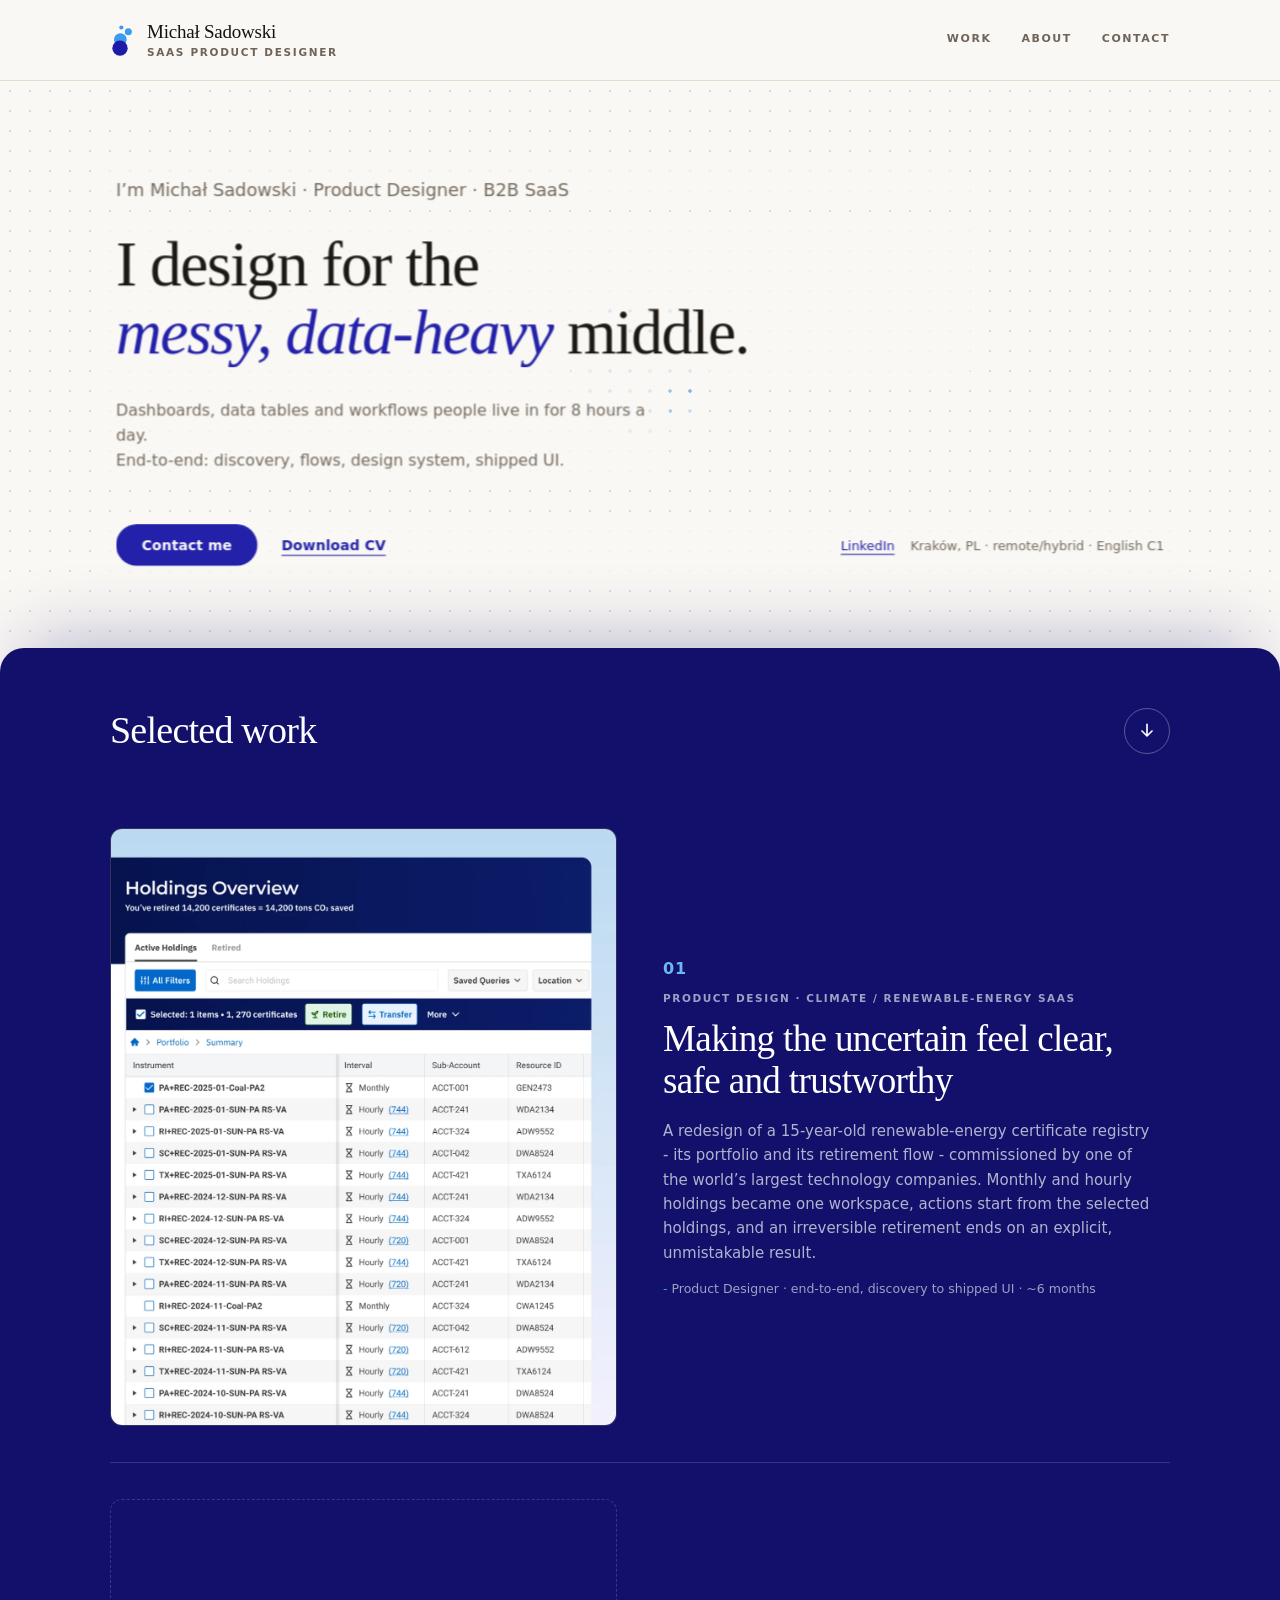
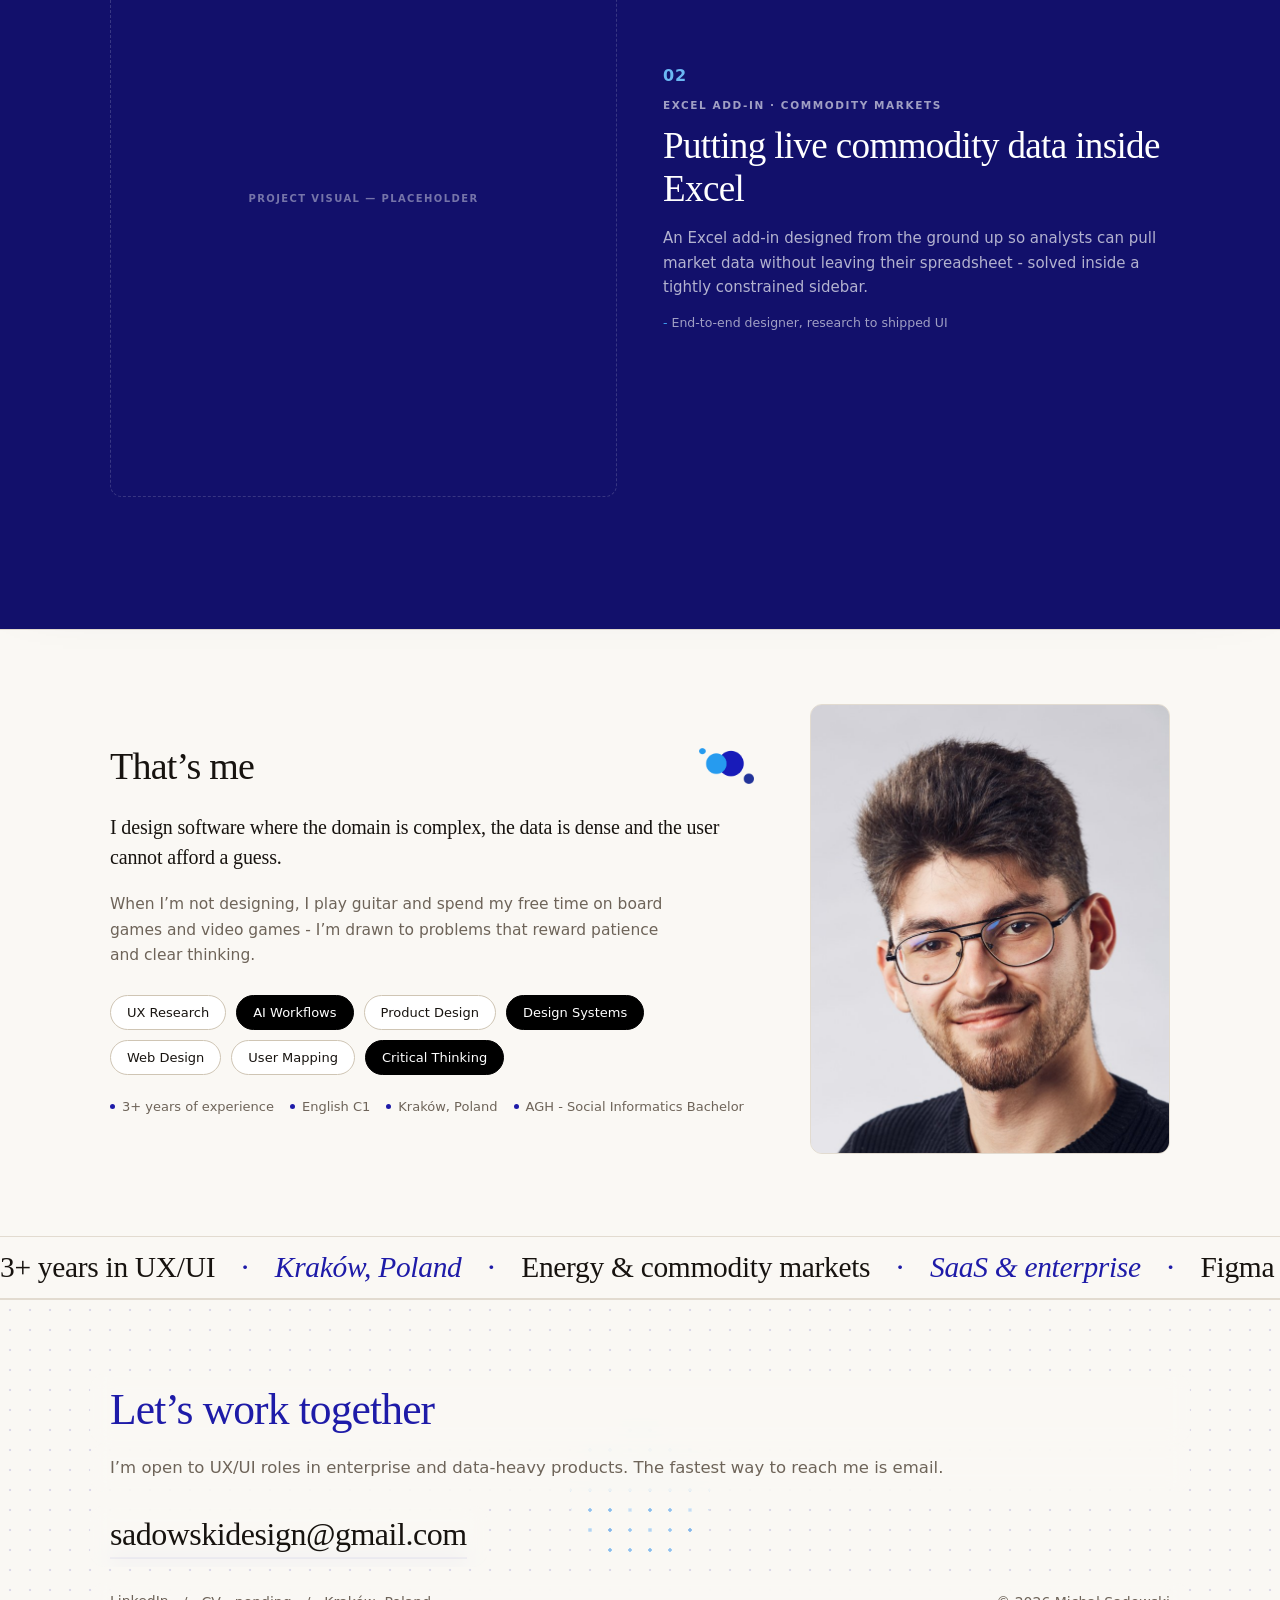
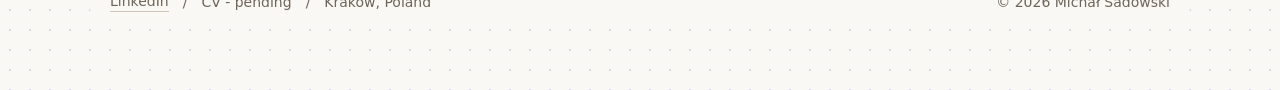
==== commit 2d1579c7: "Uprosc karte feature i przygotuj placeholder dla drugiego case study Usuniety podpis 'After - redesi" ====
--- a/index.html
+++ b/index.html
@@ -118,48 +118,18 @@
 .sheet h2{color:#fff}
 .sheet .section-head p{color:rgba(255,255,255,.68)}
 .worklist{list-style:none;margin:0;padding:0}
-.work-row{
-  display:grid;grid-template-columns:52px minmax(0,1fr) 330px;
-  gap:38px;align-items:start;
-  padding:36px 0;border-top:1px solid rgba(255,255,255,.16);
-}
-.worklist .work-row:first-child{border-top:0}
 .idx{
   font-size:16px;font-weight:600;letter-spacing:.06em;
-  color:var(--accent-on-dark);padding-top:4px;
+  color:var(--accent-on-dark);
 }
 .tags{
   margin:0 0 14px;
   font-size:10.5px;font-weight:600;letter-spacing:.15em;
   text-transform:uppercase;color:rgba(255,255,255,.6);
 }
-.work-row h3{
-  font-family:var(--font-display);font-weight:400;
-  font-size:clamp(22px,2.3vw,28px);line-height:1.2;letter-spacing:-.015em;
-  max-width:22em;margin:0 0 13px;
-}
-.work-row h3 a{
-  color:#fff;text-decoration:none;
-  background-image:linear-gradient(currentColor,currentColor);
-  background-repeat:no-repeat;background-position:0 100%;background-size:0% 1px;
-  transition:background-size .5s cubic-bezier(.22,.61,.36,1),color .3s ease;
-}
-.work-row:hover h3 a{color:var(--accent-2);background-size:100% 1px}
 .sum{font-size:15px;line-height:1.62;color:rgba(255,255,255,.68);max-width:56ch;margin:0 0 16px}
 .role{font-size:12.5px;color:rgba(255,255,255,.6);margin:0}
 .role::before{content:"- ";color:var(--accent-2)}
-.thumb{
-  position:relative;overflow:hidden;
-  aspect-ratio:16/10;border-radius:10px;
-  background:repeating-linear-gradient(135deg, rgba(255,255,255,.06) 0 12px, rgba(255,255,255,.11) 12px 24px);
-  border:1px solid rgba(255,255,255,.14);
-  display:grid;place-items:center;text-align:center;padding:0 20px;
-  font-size:10px;font-weight:600;letter-spacing:.14em;
-  text-transform:uppercase;color:rgba(255,255,255,.5);
-  transition:border-color .35s ease;
-}
-.work-row:hover .thumb{border-color:rgba(255,255,255,.32)}
-.work-row.is-placeholder .thumb{border-style:dashed;background:transparent}
 
 /* ============================================================
    Featured case study - image left, copy right.
@@ -173,7 +143,7 @@
   color:inherit;text-decoration:none;
 }
 .worklist .work-item:first-child .case-feature{border-top:0}
-.case-feature:focus-visible{outline:2px solid var(--accent-on-dark);outline-offset:6px;border-radius:4px}
+a.case-feature:focus-visible{outline:2px solid var(--accent-on-dark);outline-offset:6px;border-radius:4px}
 .case-media{
   position:relative;margin:0;overflow:hidden;
   aspect-ratio:1200/1415;border-radius:12px;
@@ -185,12 +155,12 @@
   object-fit:cover;object-position:top center;display:block;
   transition:transform .6s var(--ease);
 }
-.case-media figcaption{
-  position:absolute;left:0;right:0;bottom:0;
-  padding:52px 22px 18px;
-  font-size:10.5px;font-weight:600;letter-spacing:.14em;
-  text-transform:uppercase;color:rgba(255,255,255,.74);
-  background:linear-gradient(180deg, rgba(11,9,64,0) 0%, rgba(11,9,64,.82) 60%, rgba(11,9,64,.94) 100%);
+/* second card - same layout, no visual yet */
+.case-media--placeholder{
+  background:transparent;border-style:dashed;
+  display:grid;place-items:center;text-align:center;padding:0 24px;
+  font-size:10px;font-weight:600;letter-spacing:.14em;
+  text-transform:uppercase;color:rgba(255,255,255,.42);
 }
 .case-copy .idx{display:block;margin:0 0 14px;padding-top:0}
 .case-copy h3{
@@ -200,9 +170,9 @@
   transition:color .3s ease;
 }
 .case-copy .sum{max-width:52ch}
-.case-feature:hover .case-media{border-color:rgba(255,255,255,.34)}
-.case-feature:hover .case-media img{transform:scale(1.03)}
-.case-feature:hover .case-copy h3{color:var(--accent-2)}
+a.case-feature:hover .case-media{border-color:rgba(255,255,255,.34)}
+a.case-feature:hover .case-media img{transform:scale(1.03)}
+a.case-feature:hover .case-copy h3{color:var(--accent-2)}
 
 /* ============================================================
    How I work
@@ -330,8 +300,6 @@
   .section-head{flex-direction:column;align-items:flex-start;gap:12px}
   .section-head p{text-align:left}
   .sheet{padding:64px 0 72px}
-  .work-row{grid-template-columns:34px minmax(0,1fr);gap:20px}
-  .thumb{grid-column:2;margin-top:20px}
   .case-feature{grid-template-columns:1fr;gap:26px;align-items:start}
   .case-media{max-width:430px}
   .case-copy h3{font-size:clamp(24px,5.4vw,30px)}
@@ -420,10 +388,9 @@
         <li class="work-item reveal">
           <a class="case-feature" href="case-study/index.html"
              aria-label="Read the full case study: Making the uncertain feel clear, safe and trustworthy">
-            <figure class="case-media">
+            <div class="case-media">
               <img src="assets/holdings-overview.webp" alt="The redesigned registry: holdings overview with active holdings, filters, saved queries and the action bar" width="1200" height="1415" />
-              <figcaption>After &mdash; redesigned portfolio</figcaption>
-            </figure>
+            </div>
             <div class="case-copy">
               <span class="idx">01</span>
               <p class="tags">Product Design &middot; Climate / renewable-energy SaaS</p>
@@ -440,33 +407,24 @@
           </a>
         </li>
 
-        <li class="work-row reveal">
-          <span class="idx">02</span>
-          <div>
-            <p class="tags">Excel add-in &middot; Commodity markets</p>
-            <h3><a href="#">Putting live commodity data inside Excel</a></h3>
-            <p class="sum">
-              An Excel add-in designed from the ground up so analysts can pull market data
-              without leaving their spreadsheet - solved inside a tightly constrained
-              sidebar.
-            </p>
-            <p class="role">End-to-end designer, research to shipped UI</p>
+        <!-- Placeholder for the second case study. When it exists, make this
+             card a link to it and swap the placeholder media for the real
+             screenshot. -->
+        <li class="work-item reveal">
+          <div class="case-feature">
+            <div class="case-media case-media--placeholder">Project visual &mdash; placeholder</div>
+            <div class="case-copy">
+              <span class="idx">02</span>
+              <p class="tags">Excel add-in &middot; Commodity markets</p>
+              <h3>Putting live commodity data inside Excel</h3>
+              <p class="sum">
+                An Excel add-in designed from the ground up so analysts can pull market data
+                without leaving their spreadsheet - solved inside a tightly constrained
+                sidebar.
+              </p>
+              <p class="role">End-to-end designer, research to shipped UI</p>
+            </div>
           </div>
-          <div class="thumb">Project visual - placeholder</div>
-        </li>
-
-        <li class="work-row is-placeholder reveal">
-          <span class="idx">03</span>
-          <div>
-            <p class="tags">Third project &middot; to be defined</p>
-            <h3>Third case study - in progress</h3>
-            <p class="sum">
-              This slot is reserved for the third project. Content and visuals will be added
-              once the project is selected.
-            </p>
-            <p class="role">Role to be confirmed</p>
-          </div>
-          <div class="thumb">Reserved slot</div>
         </li>
 
       </ol>
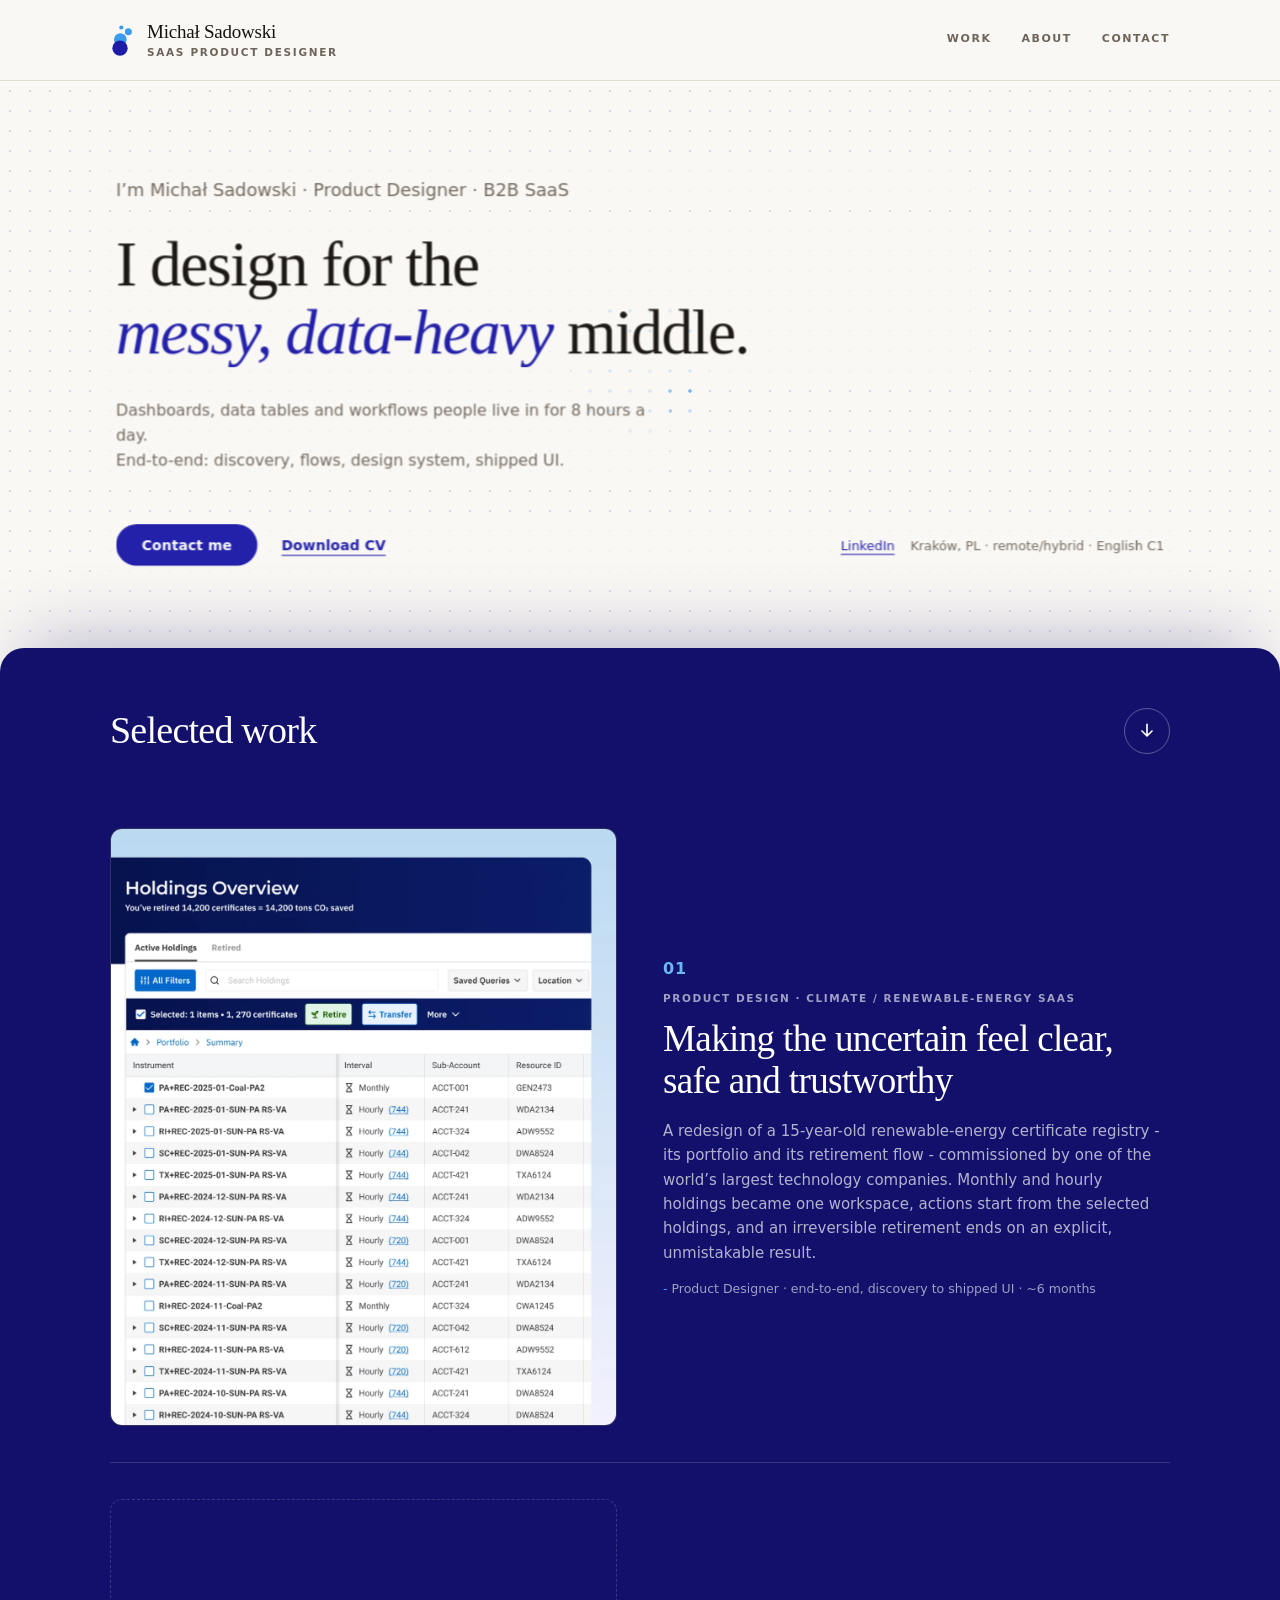
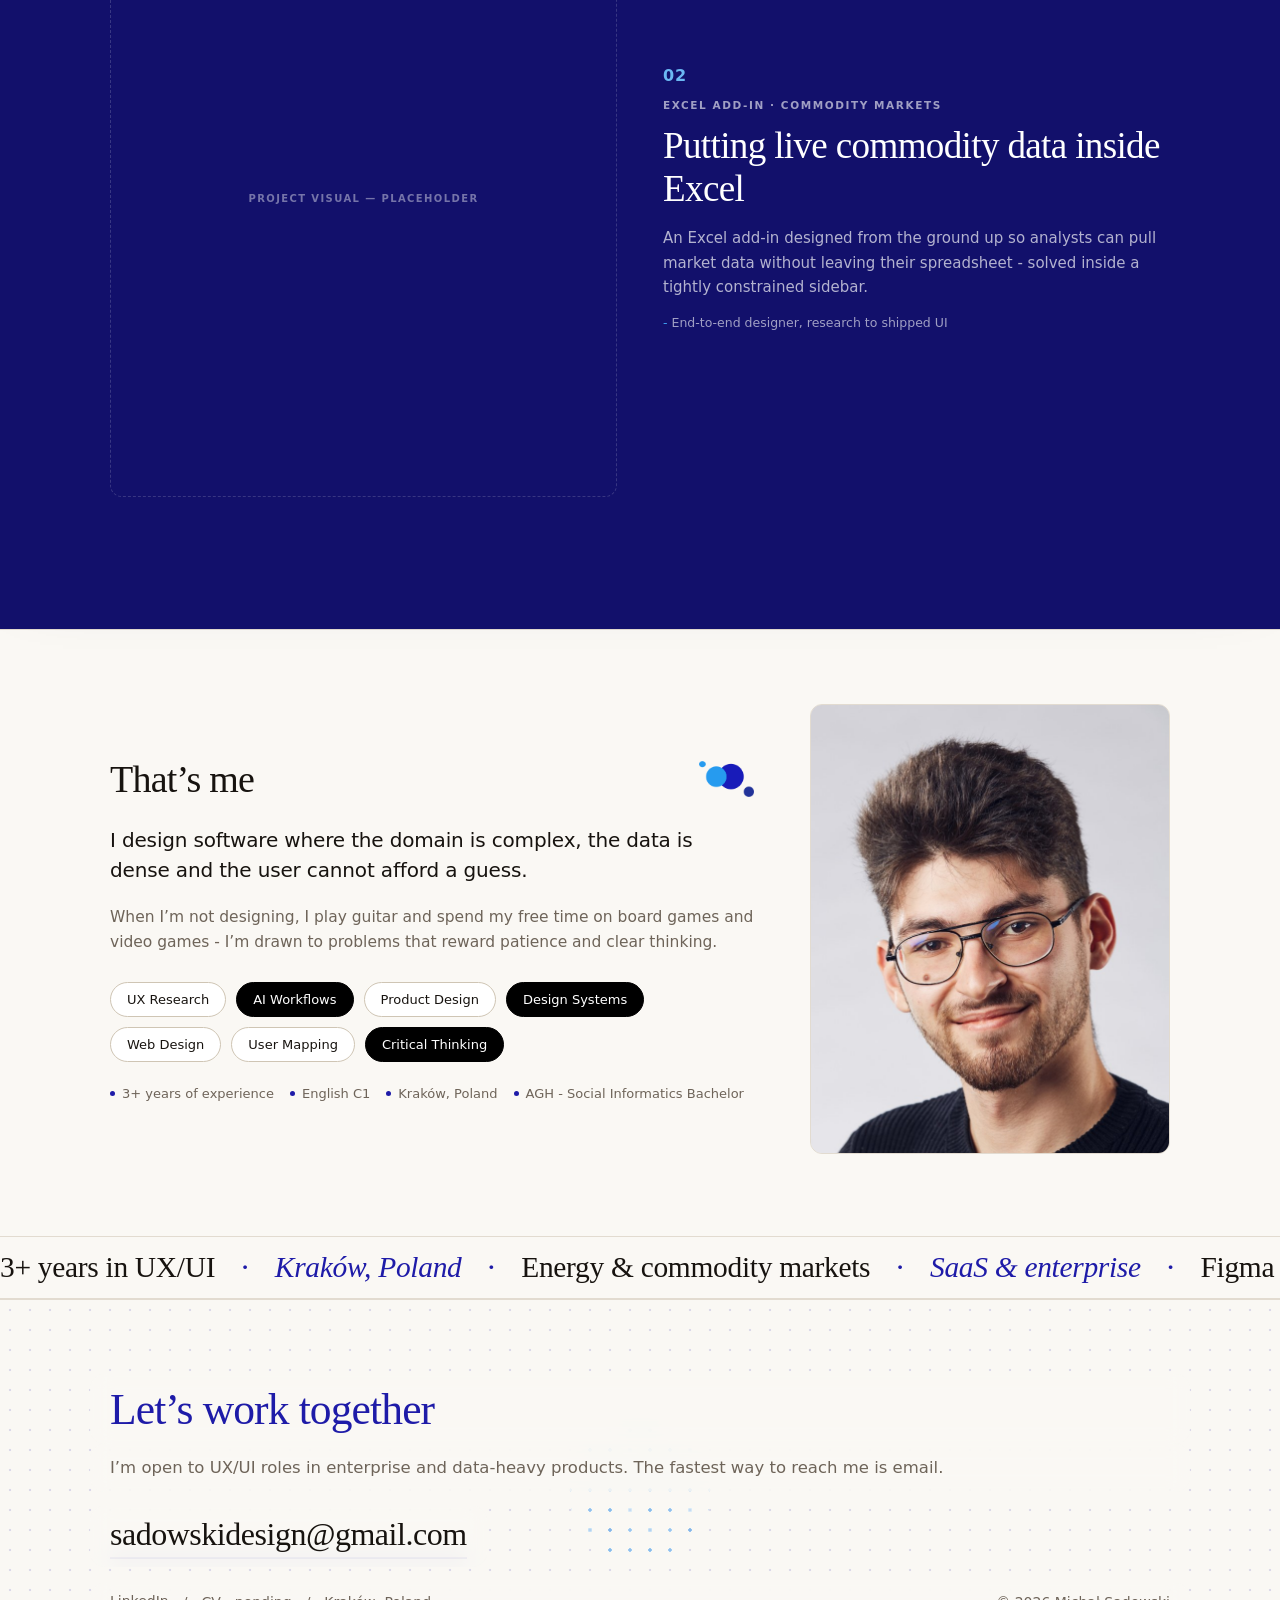
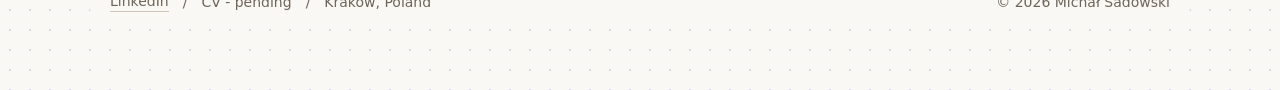
==== commit 65d14d9a: "Visual and spacing changes across landing page, and case study subpage." ====
--- a/index.html
+++ b/index.html
@@ -28,7 +28,16 @@
   font-size:clamp(38px,5.2vw,64px);line-height:1.06;letter-spacing:-.022em;
   margin:0 0 32px;
 }
-.e-title em{font-style:italic;color:var(--accent)}
+/* the emphasised phrase arrives in the body colour, then lights up in the
+   accent once the headline has finished fading in (reveal = .1s delay + .75s) */
+.e-title em{
+  font-style:italic;color:var(--accent);
+  animation:hero-accent .7s var(--ease) .8s both;
+}
+@keyframes hero-accent{
+  from{color:var(--ink)}
+  to{color:var(--accent)}
+}
 .e-sub{font-size:16px;line-height:1.6;color:var(--muted);max-width:540px;margin:0 0 28px}
 .e-sub span{display:block}
 
@@ -169,7 +178,7 @@
   color:#fff;max-width:20em;margin:0 0 16px;
   transition:color .3s ease;
 }
-.case-copy .sum{max-width:52ch}
+.case-copy .sum{max-width:none}
 a.case-feature:hover .case-media{border-color:rgba(255,255,255,.34)}
 a.case-feature:hover .case-media img{transform:scale(1.03)}
 a.case-feature:hover .case-copy h3{color:var(--accent-2)}
@@ -211,10 +220,10 @@
 }
 .photo img{position:absolute;inset:0;width:100%;height:100%;object-fit:cover;display:block}
 .about-lead{
-  font-family:var(--font-display);font-size:20px;line-height:1.5;
+  font-size:20px;line-height:1.5;
   letter-spacing:-.008em;max-width:34em;margin:0 0 20px;
 }
-.about-grid p.body{font-size:15.5px;line-height:1.66;color:var(--muted);max-width:58ch;margin:0 0 26px}
+.about-grid p.body{font-size:15.5px;line-height:1.66;color:var(--muted);margin:0 0 26px}
 .about-tags{display:flex;flex-wrap:wrap;gap:10px;margin:0 0 24px}
 .tag-pill{
   display:inline-flex;align-items:center;padding:9px 16px;
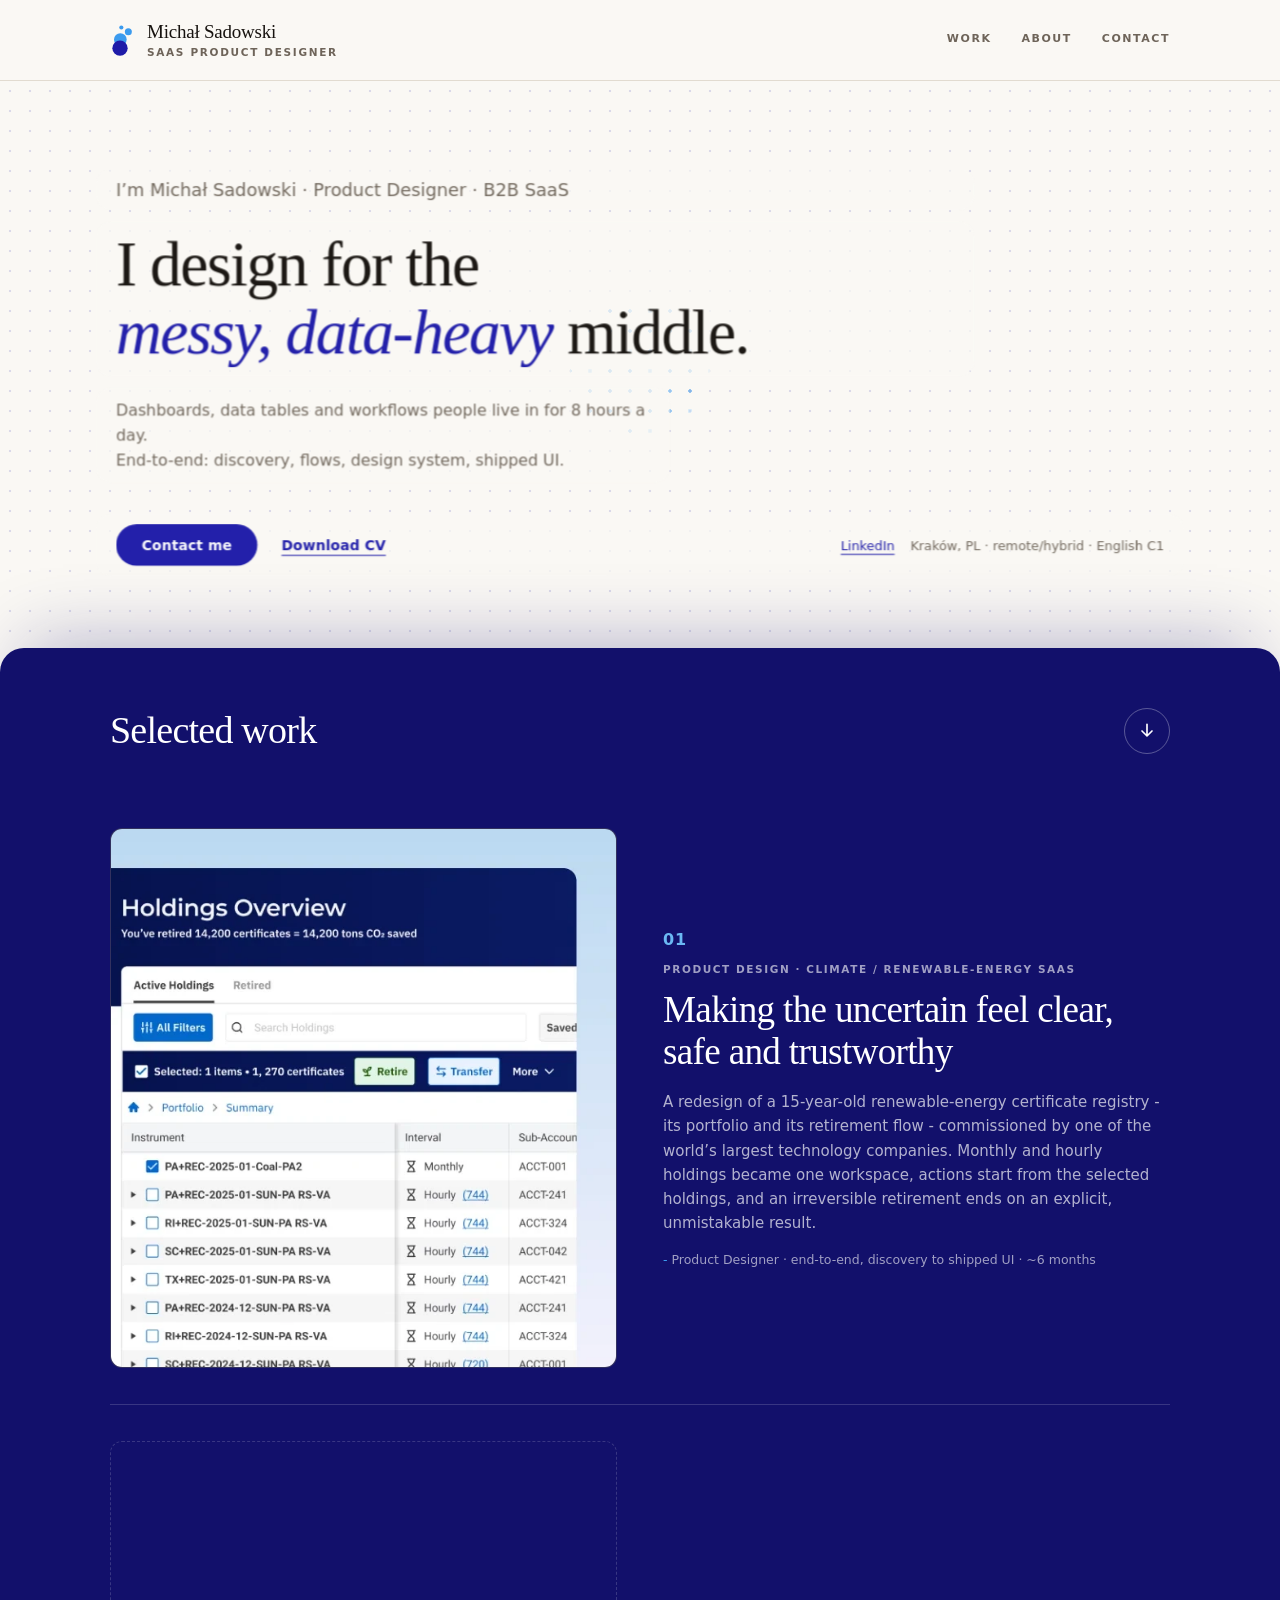
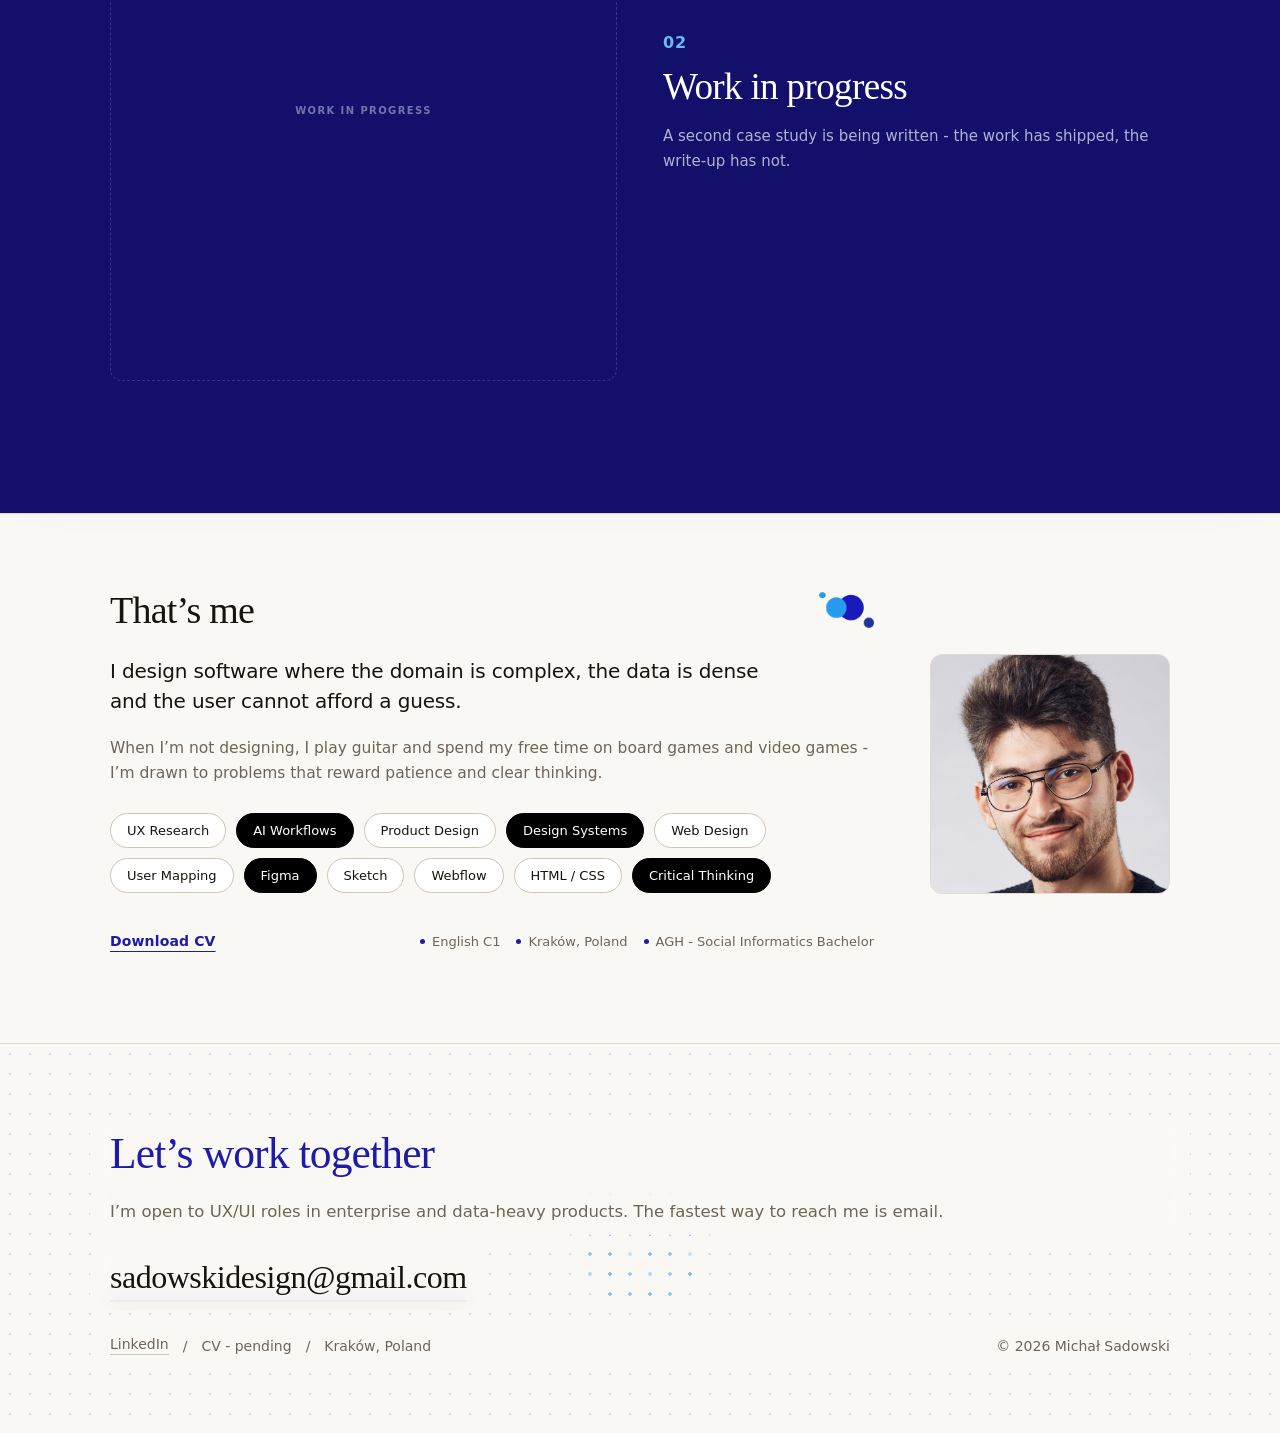
==== commit ded542d0: "Overall changes" ====
--- a/index.html
+++ b/index.html
@@ -155,7 +155,7 @@
 a.case-feature:focus-visible{outline:2px solid var(--accent-on-dark);outline-offset:6px;border-radius:4px}
 .case-media{
   position:relative;margin:0;overflow:hidden;
-  aspect-ratio:1200/1415;border-radius:12px;
+  aspect-ratio:620/660;border-radius:12px;
   background:#0B0940;border:1px solid rgba(255,255,255,.16);
   transition:border-color .35s ease;
 }
@@ -209,13 +209,13 @@
 /* ============================================================
    About - split (content left, photo right, skills as tags)
    ============================================================ */
-.about-grid{display:grid;grid-template-columns:minmax(0,1fr) 360px;gap:56px;align-items:center}
+.about-grid{display:grid;grid-template-columns:minmax(0,1fr) 240px;gap:56px;align-items:center}
 .about-head{display:flex;align-items:center;justify-content:space-between;gap:28px;margin-bottom:24px}
 .about-head h2{margin:0}
 .about-mark{display:block;height:36px;width:auto;flex:none}
 .photo{
   position:relative;overflow:hidden;
-  aspect-ratio:4/5;background:var(--surface-warm);
+  aspect-ratio:1/1;background:var(--surface-warm);
   border:1px solid var(--rule);border-radius:12px;
 }
 .photo img{position:absolute;inset:0;width:100%;height:100%;object-fit:cover;display:block}
@@ -234,9 +234,10 @@
 .tag-pill:hover{border-color:var(--accent);color:var(--accent);background:#FBFAF7;transform:translateY(-2px)}
 .tag-pill.dark{background:#000;color:#fff;border-color:#000}
 .tag-pill.dark:hover{background:#000;color:#fff;border-color:#000}
-.about-meta{display:flex;flex-wrap:wrap;gap:16px;font-size:13px;color:var(--muted)}
+.about-meta{display:flex;flex-wrap:wrap;gap:16px;font-size:13px;color:var(--muted);margin:0}
 .about-meta span{display:inline-flex;align-items:center;gap:7px}
 .about-meta span::before{content:"";width:5px;height:5px;border-radius:50%;background:var(--accent);flex:none}
+.about-foot{display:flex;flex-wrap:wrap;align-items:center;justify-content:space-between;gap:18px 32px;margin:28px 0 0}
 
 /* ============================================================
    Trust - logo bar
@@ -313,7 +314,7 @@
   .case-media{max-width:430px}
   .case-copy h3{font-size:clamp(24px,5.4vw,30px)}
   .about-grid{grid-template-columns:1fr;gap:30px}
-  .photo{max-width:320px}
+  .photo{max-width:240px}
   .steps{grid-template-columns:1fr;gap:26px}
   .steps li{padding:0 0 0 18px;border-left:1px solid var(--rule-strong)}
   .steps li:first-child{padding-left:18px}
@@ -398,7 +399,7 @@
           <a class="case-feature" href="case-study/index.html"
              aria-label="Read the full case study: Making the uncertain feel clear, safe and trustworthy">
             <div class="case-media">
-              <img src="assets/holdings-overview.webp" alt="The redesigned registry: holdings overview with active holdings, filters, saved queries and the action bar" width="1200" height="1415" />
+              <img src="assets/holdings-selected.webp" alt="The redesigned registry: holdings overview with a selection and the actions it unlocks" width="620" height="660" />
             </div>
             <div class="case-copy">
               <span class="idx">01</span>
@@ -416,22 +417,13 @@
           </a>
         </li>
 
-        <!-- Placeholder for the second case study. When it exists, make this
-             card a link to it and swap the placeholder media for the real
-             screenshot. -->
         <li class="work-item reveal">
           <div class="case-feature">
-            <div class="case-media case-media--placeholder">Project visual &mdash; placeholder</div>
+            <div class="case-media case-media--placeholder">Work in progress</div>
             <div class="case-copy">
               <span class="idx">02</span>
-              <p class="tags">Excel add-in &middot; Commodity markets</p>
-              <h3>Putting live commodity data inside Excel</h3>
-              <p class="sum">
-                An Excel add-in designed from the ground up so analysts can pull market data
-                without leaving their spreadsheet - solved inside a tightly constrained
-                sidebar.
-              </p>
-              <p class="role">End-to-end designer, research to shipped UI</p>
+              <h3>Work in progress</h3>
+              <p class="sum">A second case study is being written - the work has shipped, the write-up has not.</p>
             </div>
           </div>
         </li>
@@ -489,13 +481,19 @@
             <span class="tag-pill dark">Design Systems</span>
             <span class="tag-pill">Web Design</span>
             <span class="tag-pill">User Mapping</span>
+            <span class="tag-pill dark">Figma</span>
+            <span class="tag-pill">Sketch</span>
+            <span class="tag-pill">Webflow</span>
+            <span class="tag-pill">HTML / CSS</span>
             <span class="tag-pill dark">Critical Thinking</span>
           </div>
-          <div class="about-meta reveal">
-            <span>3+ years of experience</span>
-            <span>English C1</span>
-            <span>Kraków, Poland</span>
-            <span>AGH - Social Informatics Bachelor</span>
+          <div class="about-foot reveal">
+            <a class="btn-outline" href="#">Download CV</a>
+            <div class="about-meta">
+              <span>English C1</span>
+              <span>Kraków, Poland</span>
+              <span>AGH - Social Informatics Bachelor</span>
+            </div>
           </div>
         </div>
         <div class="photo reveal"><img src="assets/portrait.jpg" alt="Michał Sadowski" width="720" height="900" loading="lazy" decoding="async" /></div>
@@ -503,8 +501,8 @@
     </div>
   </section>
 
-  <!-- ================= FACTS MARQUEE ================= -->
-  <div class="marquee" aria-hidden="true">
+  <!-- ================= FACTS MARQUEE (off for now) ================= -->
+  <div class="marquee" hidden aria-hidden="true">
     <div class="marquee-track">
       <span>3+ years in UX/UI</span><i>&bull;</i>
       <span class="alt">Kraków, Poland</span><i>&bull;</i>
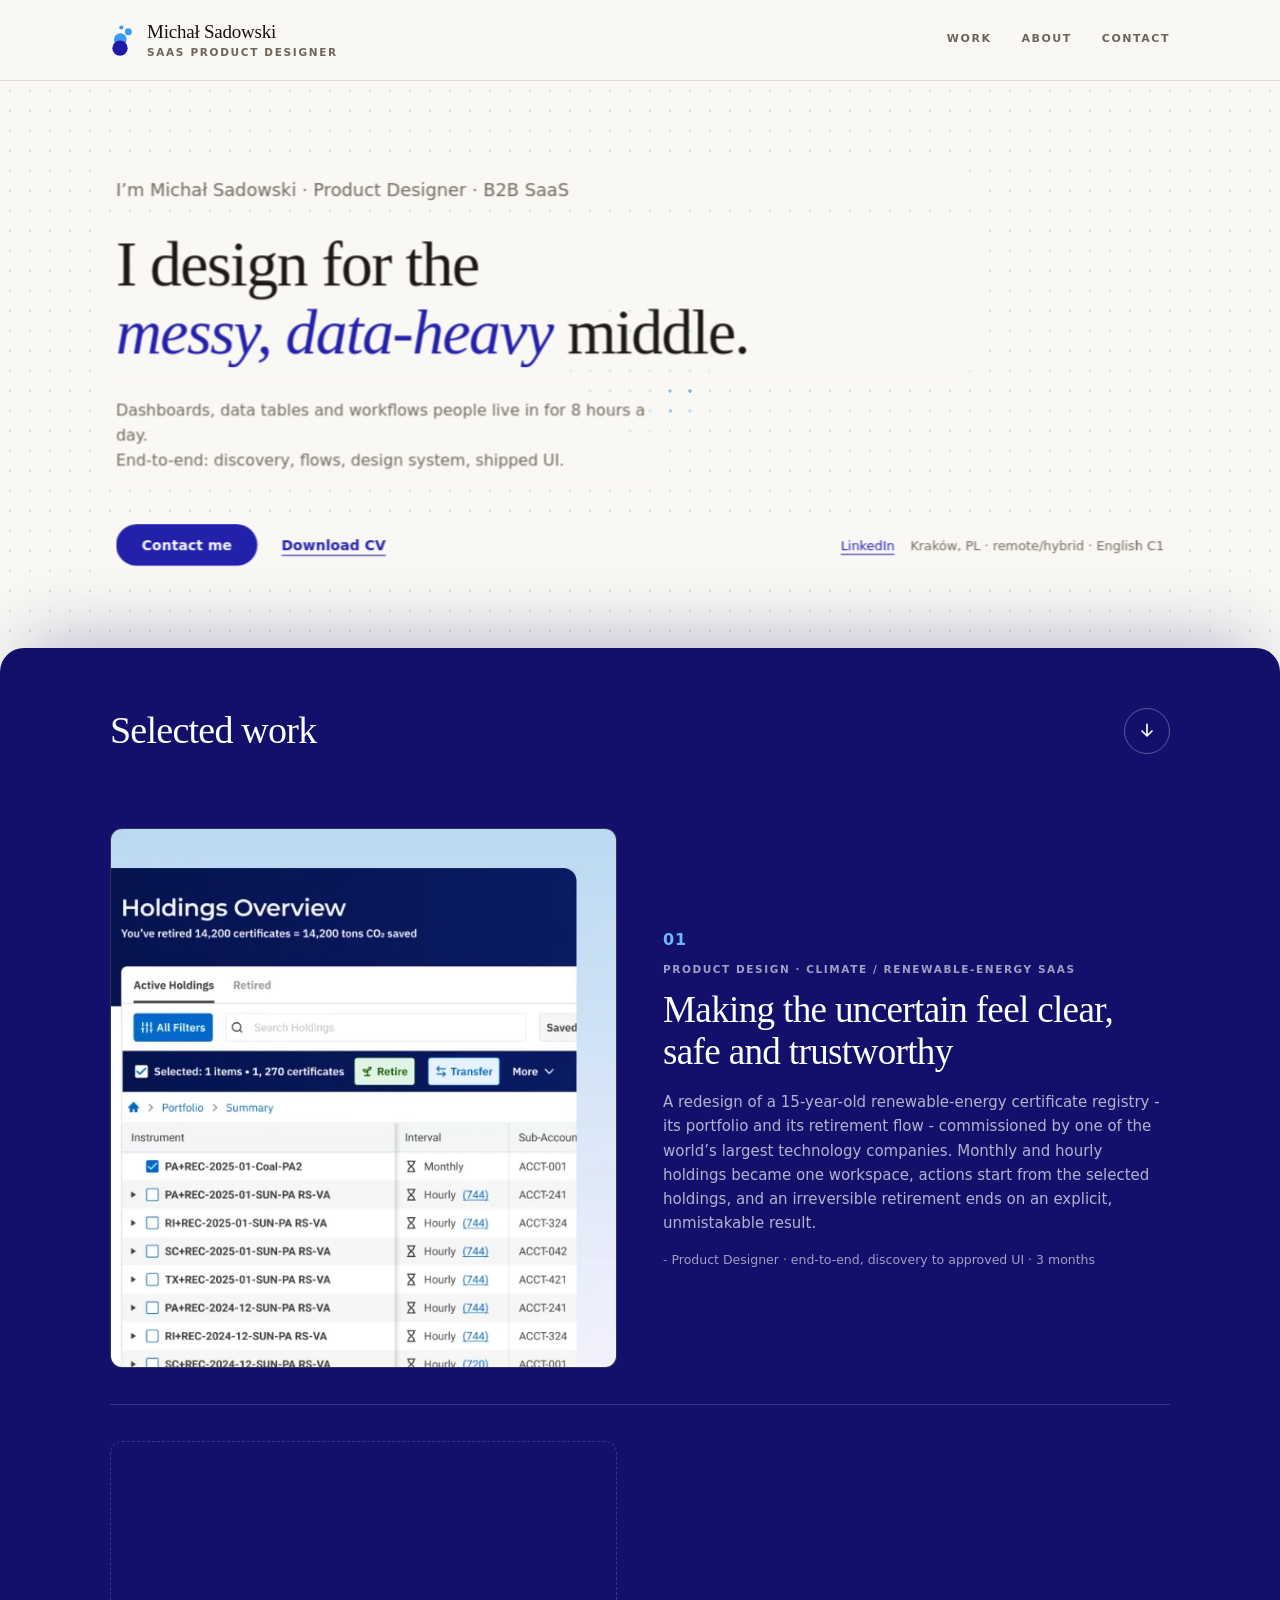
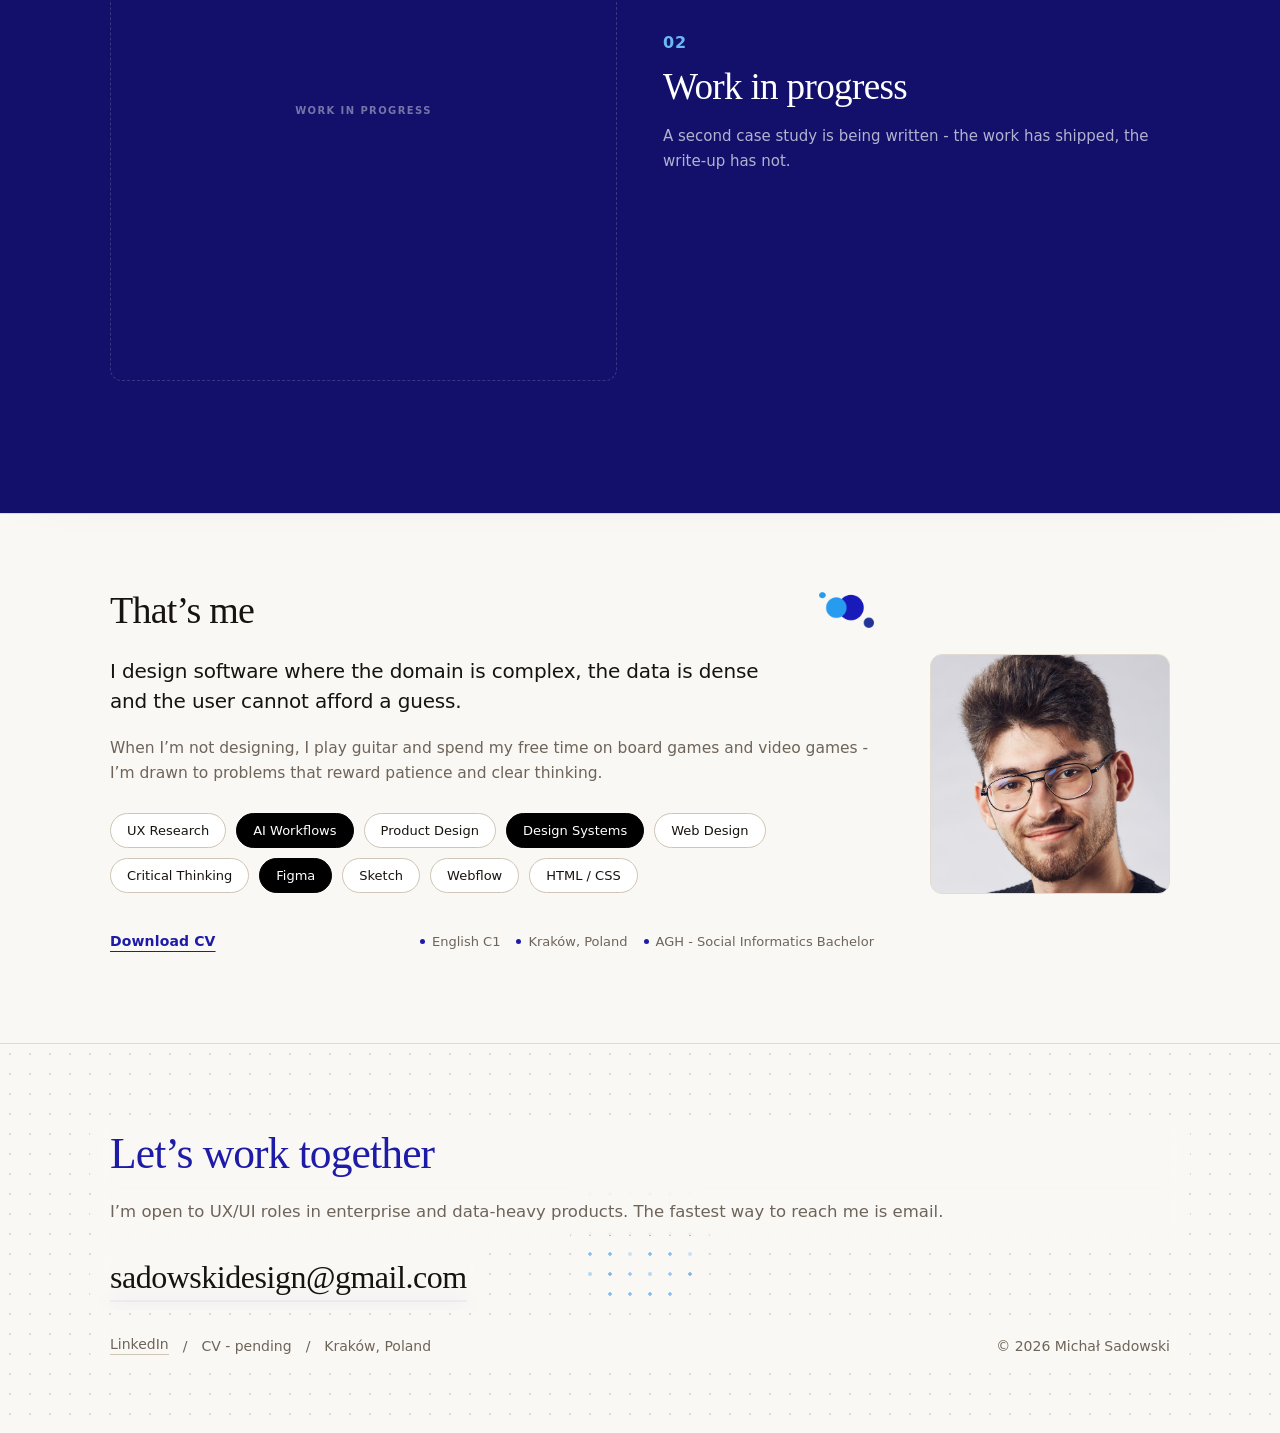
==== commit afe4cc2f: "Minor fixes and alignments" ====
--- a/index.html
+++ b/index.html
@@ -412,7 +412,7 @@
                 start from the selected holdings, and an irreversible retirement ends on an
                 explicit, unmistakable result.
               </p>
-              <p class="role">Product Designer &middot; end-to-end, discovery to shipped UI &middot; ~6 months</p>
+              <p class="role">Product Designer &middot; end-to-end, discovery to approved UI &middot; 3 months</p>
             </div>
           </a>
         </li>
@@ -480,12 +480,11 @@
             <span class="tag-pill">Product Design</span>
             <span class="tag-pill dark">Design Systems</span>
             <span class="tag-pill">Web Design</span>
-            <span class="tag-pill">User Mapping</span>
+            <span class="tag-pill">Critical Thinking</span>
             <span class="tag-pill dark">Figma</span>
             <span class="tag-pill">Sketch</span>
             <span class="tag-pill">Webflow</span>
             <span class="tag-pill">HTML / CSS</span>
-            <span class="tag-pill dark">Critical Thinking</span>
           </div>
           <div class="about-foot reveal">
             <a class="btn-outline" href="#">Download CV</a>
